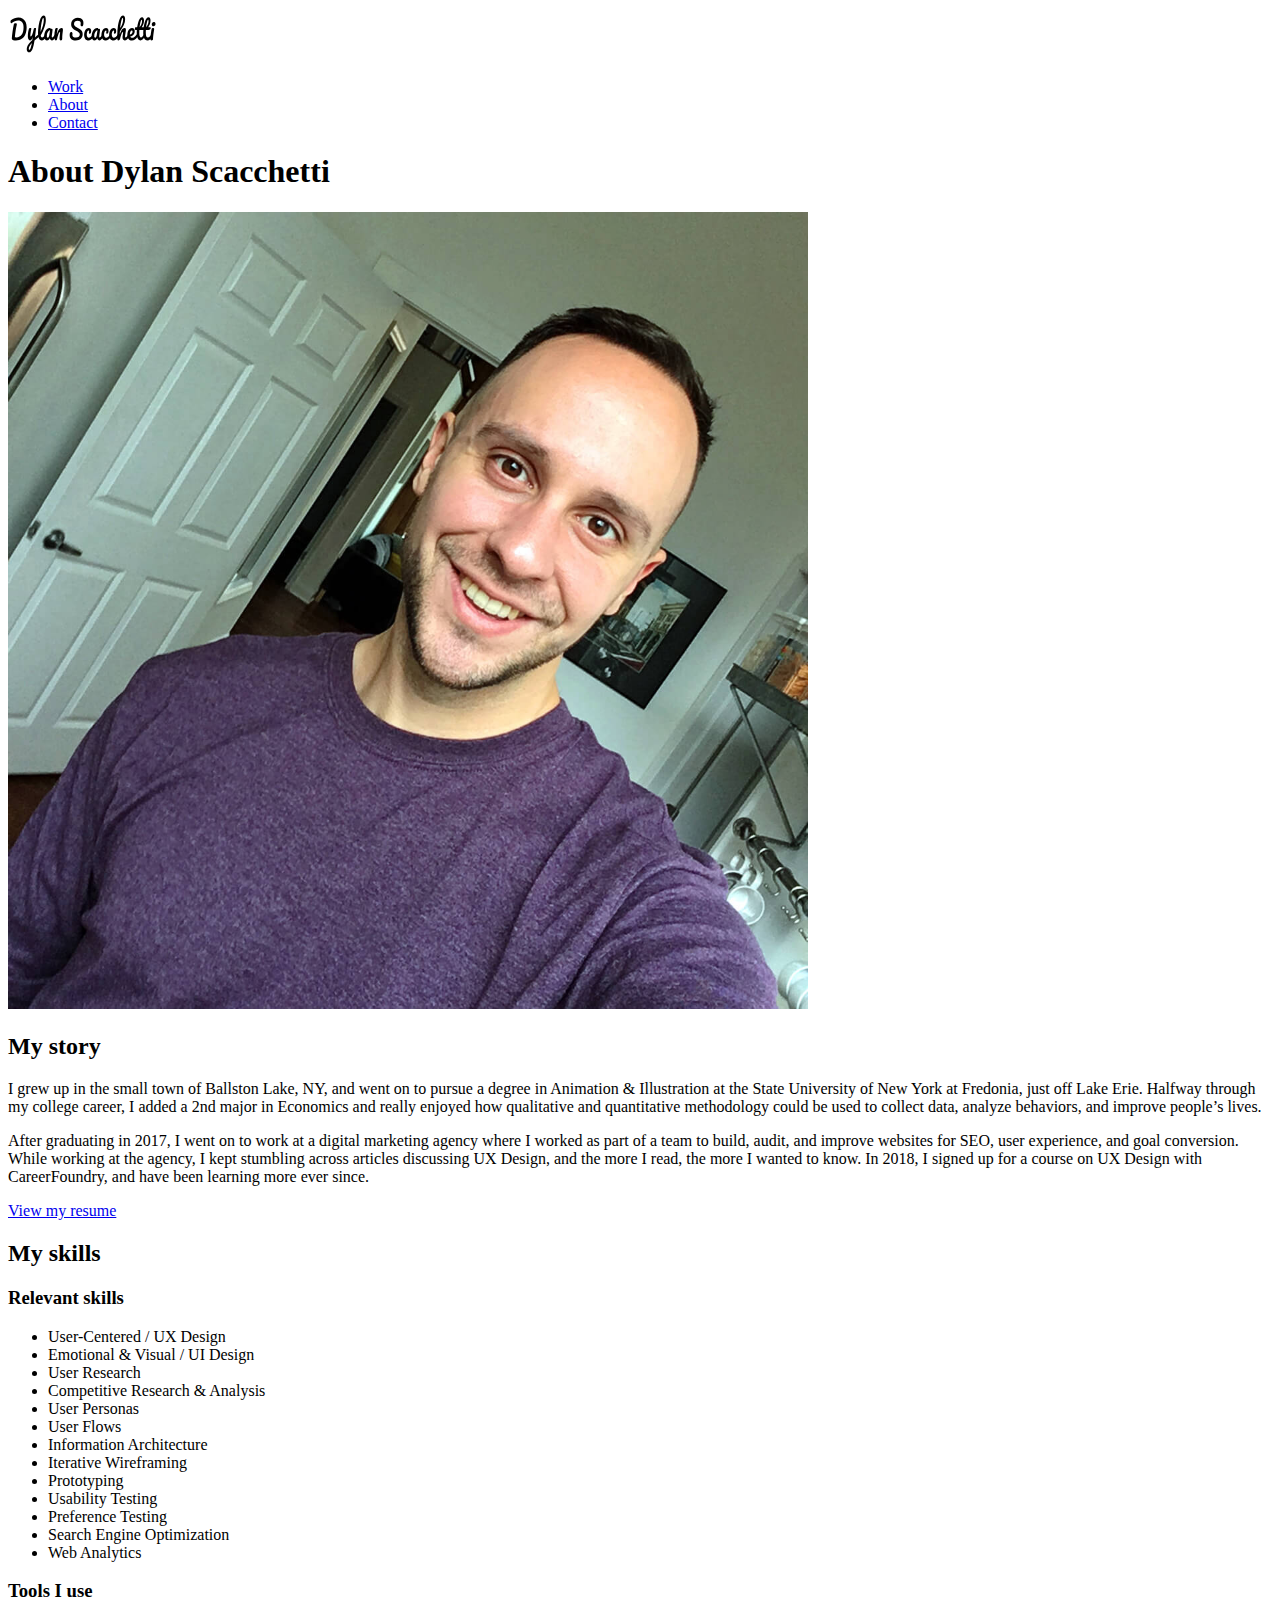
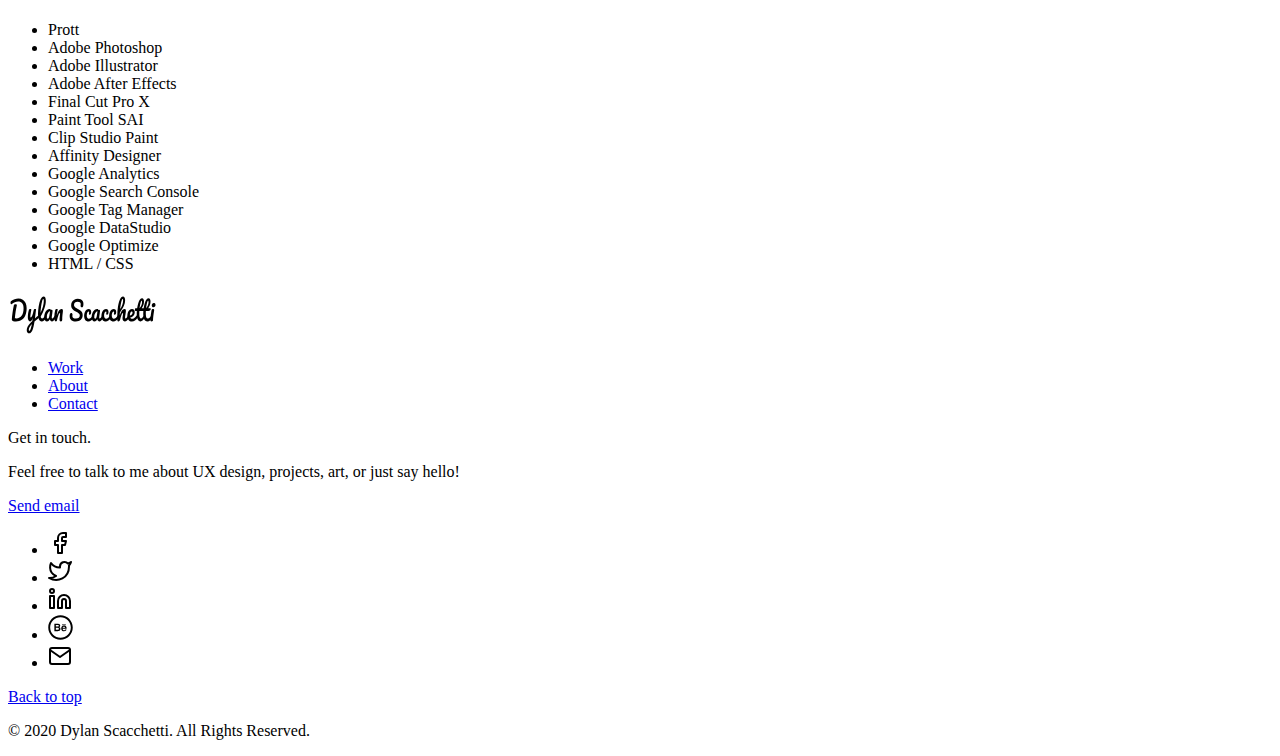
==== about.html @ 7356c356 "Initial commit" ====
<!DOCTYPE html>
<html lang="en" dir="ltr">

<head>
  <meta charset="utf-8">
  <title>About Dylan Scacchetti | UX/UI Designer, New York</title>
  <meta name="description" content="Learn more about Dylan Scacchetti, as well as more about his interests and his experience." />
  <meta name="author" content="Dylan Scacchetti" />
  <link rel="shortcut icon" href="img\assets\favicon\favicon.ico" type="image/ico">
</head>

<body>

  <!-- HEADER -->
  <header id="top">
    <div>
      <a href="index.html" title="home">
        <img src="img/assets/dylan-scacchetti-logo-black.svg" alt="dylan scacchetti" width="150" height="50">
      </a>
      <nav>
        <ul>
          <li><a href="index.html" title="work">Work</a></li>
          <li><a href="about.html" title="about">About</a></li>
          <li><a href="#contact" title="contact">Contact</a></li>
        </ul>
      </nav>
    </div>
  </header>
  <!-- END HEADER -->

  <!-- MAIN -->
  <main>

    <!-- HEADING -->
    <div>
      <div>
        <h1>About Dylan Scacchetti</h1>
      </div>
    </div>
    <!-- END HEADING -->


    <div>
      <!-- PICTURE -->
      <div>
        <picture>
          <source srcset="img\about\dylan-scacchetti-about-2.jpg" media="(max-width: 767px)">
          <img src="img\about\dylan-scacchetti-about-1.jpg" alt="Dylan Scacchetti" width="800">
        </picture>
      </div>
      <!-- END PICTURE -->

      <!-- STORY -->
      <div>
        <h2>My story</h2>
        <p>
          I grew up in the small town of Ballston Lake, NY, and went on to pursue a degree in Animation & Illustration at the State University of New York at Fredonia, just off Lake Erie. Halfway through my college career, I added a 2nd major in
          Economics and really enjoyed how qualitative and quantitative methodology could be used to collect data, analyze behaviors, and improve people’s lives.
        </p>
        <p>
          After graduating in 2017, I went on to work at a digital marketing agency where I worked as part of a team to build, audit, and improve websites for SEO, user experience, and goal conversion. While working at the agency, I kept
          stumbling across articles discussing UX Design, and the more I read, the more I wanted to know. In 2018, I signed up for a course on UX Design with CareerFoundry, and have been learning more ever since.
        </p>
        <a href="files\dylan-scacchetti-cv.pdf" target="_blank">View my resume</a>
      </div>
      <!-- END STORY -->

      <!-- SKILLS -->
      <!-- COLUMN 1 -->
      <div>
        <h2>My skills</h2>
        <div>
          <h3>Relevant skills</h3>
          <ul>
            <li>User-Centered / UX Design</li>
            <li>Emotional & Visual / UI Design</li>
            <li>User Research</li>
            <li>Competitive Research & Analysis</li>
            <li>User Personas</li>
            <li>User Flows</li>
            <li>Information Architecture</li>
            <li>Iterative Wireframing</li>
            <li>Prototyping</li>
            <li>Usability Testing</li>
            <li>Preference Testing</li>
            <li>Search Engine Optimization</li>
            <li>Web Analytics</li>
          </ul>
        </div>
        <!-- END COLUMN 1 -->

        <!-- COLUMN 2 -->
        <div>
          <h3>Tools I use</h3>
          <ul>
            <li>Prott</li>
            <li>Adobe Photoshop</li>
            <li>Adobe Illustrator</li>
            <li>Adobe After Effects</li>
            <li>Final Cut Pro X</li>
            <li>Paint Tool SAI</li>
            <li>Clip Studio Paint</li>
            <li>Affinity Designer</li>
            <li>Google Analytics</li>
            <li>Google Search Console</li>
            <li>Google Tag Manager</li>
            <li>Google DataStudio</li>
            <li>Google Optimize</li>
            <li>HTML / CSS</li>
          </ul>
        </div>
        <!-- END COLUMN 2 -->
      </div>
      <!-- END SKILLS -->
    </div>

  </main>
  <!-- END MAIN -->

  <!-- FOOTER -->
  <footer id="contact">
    <div>

      <!-- ROW 1 -->
      <div>
        <a href="#" title="home">
          <img src="img\assets\dylan-scacchetti-logo-black.svg" alt="dylan scacchetti" width="150" height="50">
        </a>
      </div>
      <!-- END ROW 1-->

      <!-- ROW 2 -->
      <div>
        <!-- COLUMN 1-->
        <div>
          <nav>
            <ul>
              <li><a href="index.html" title="work">Work</a></li>
              <li><a href="about.html" title="about">About</a></li>
              <li><a href="mailto:ux.dscacchetti@gmail.com" title="contact">Contact</a></li>
            </ul>
          </nav>
        </div>
        <!-- END COLUMN 1 -->

        <!-- COLUMN 2-->
        <div>
          <p>
            Get in touch.
          </p>
          <p>
            Feel free to talk to me about UX design, projects, art, or just say hello!
          </p>
          <div>
            <a href="mailto:ux.dscacchetti@gmail.com">
              Send email
            </a>
          </div>
        </div>
        <!-- END COLUMN 2 -->

        <!-- COLUMN 3-->
        <div>
          <div>
            <ul>
              <!-- FACEBOOK -->
              <li><a href="https://www.facebook.com/dylan.scacchetti/" target="_blank" rel="noopener noreferrer" title="Facebook">
                  <img src="img\assets\facebook.svg" alt="">
                </a></li>
              <!-- TWITTER -->
              <li><a href="https://twitter.com/DylanScacchetti" target="_blank" rel="noopener noreferrer" title="Twitter">
                  <img src="img\assets\twitter.svg" alt="">
                </a></li>
              <!-- LINKEDIN -->
              <li><a href="https://www.linkedin.com/in/dylan-scacchetti/" target="_blank" rel="noopener noreferrer" title="LinkedIn">
                  <img src="img\assets\linkedin.svg" alt="">
                </a></li>
              <!-- BEHANCE -->
              <li><a href="https://www.behance.net/dylanscacchetti" target="_blank" rel="noopener noreferrer" title="Behance">
                  <img src="img\assets\behance.svg" alt="">
                </a></li>
              <!-- EMAIL -->
              <li><a href="mailto:ux.dscacchetti@gmail.com" target="_blank" rel="noopener noreferrer" title="Email">
                  <img src="img\assets\mail.svg" alt="">
                </a></li>
            </ul>
          </div>
          <div>
            <a href="#top">Back to top</a>
          </div>
        </div>
        <!-- END COLUMN 3 -->
      </div>
      <!-- END ROW 2 -->

      <!-- ROW 3 -->
      <div>
        <p>
          &copy; 2020 Dylan Scacchetti. All Rights Reserved.
        </p>
      </div>
      <!-- END ROW 3 -->

    </div>
  </footer>
  <!-- END FOOTER -->

</body>

</html>
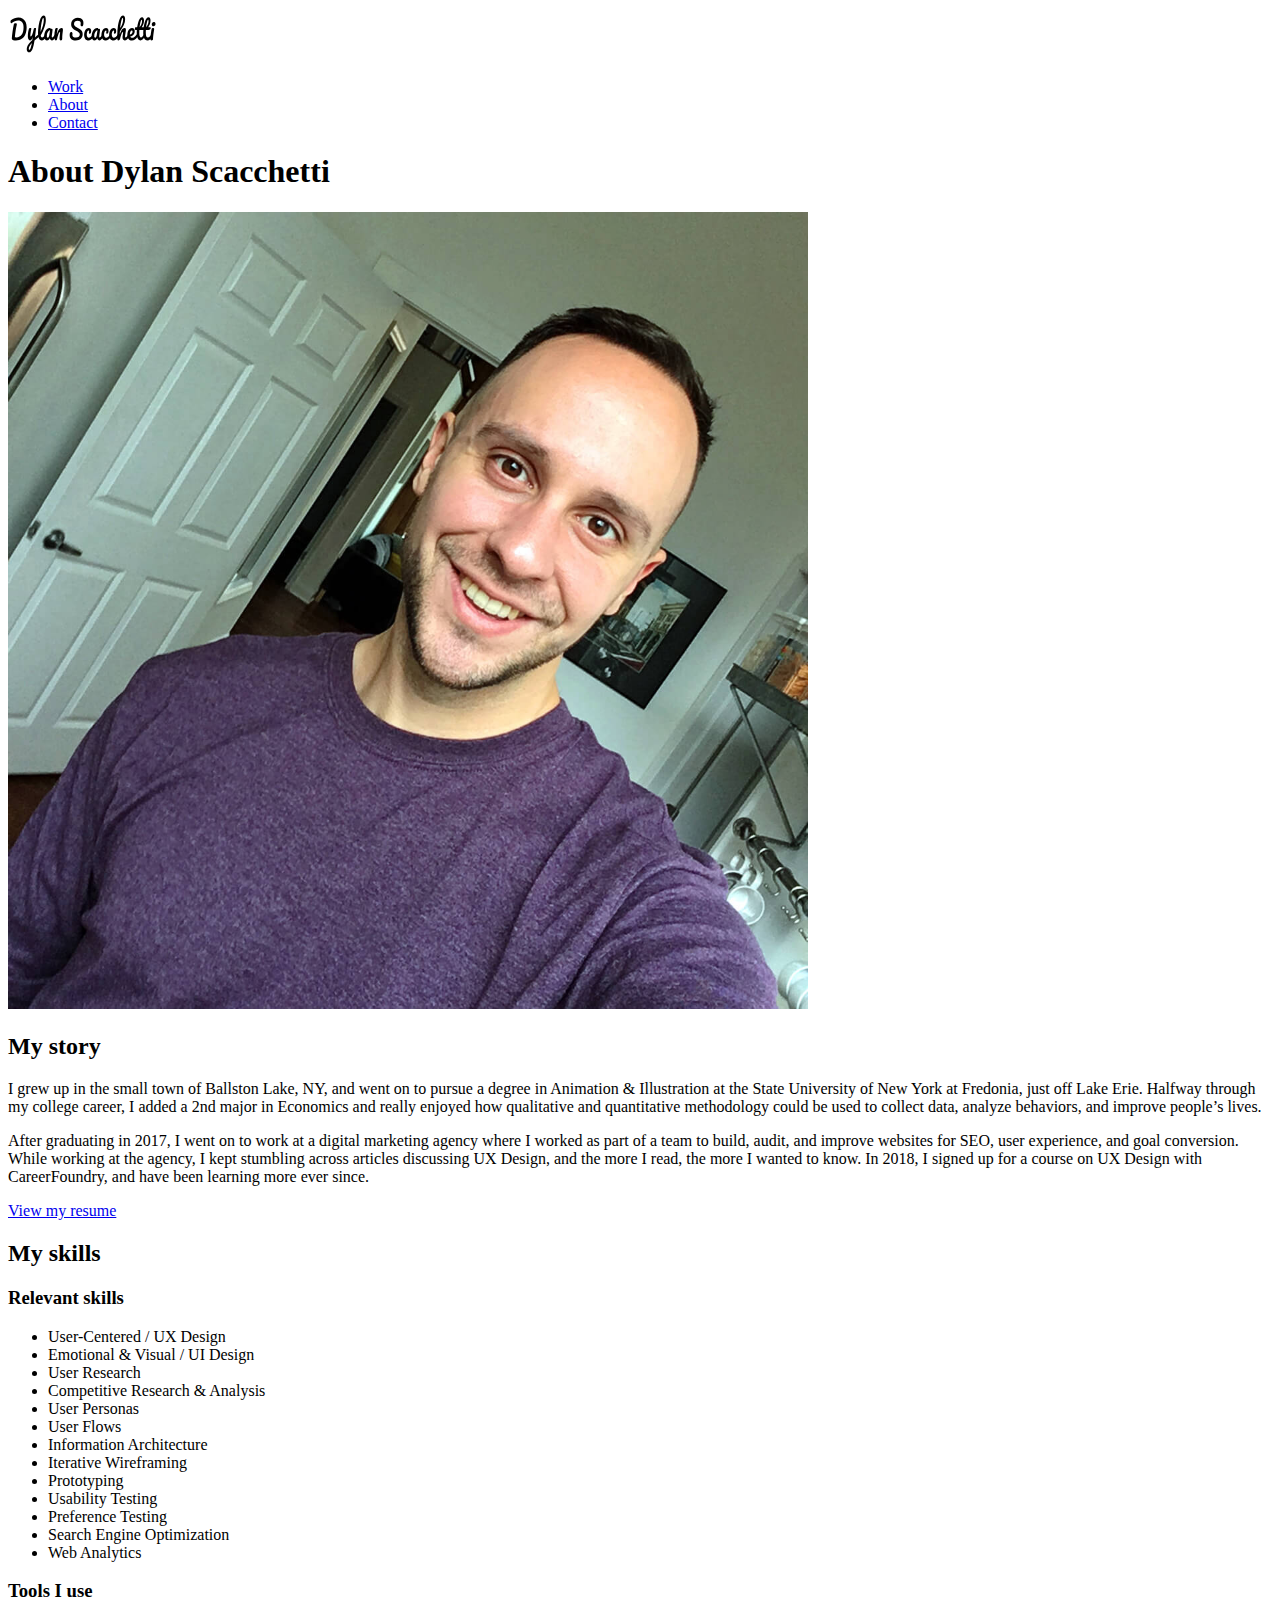
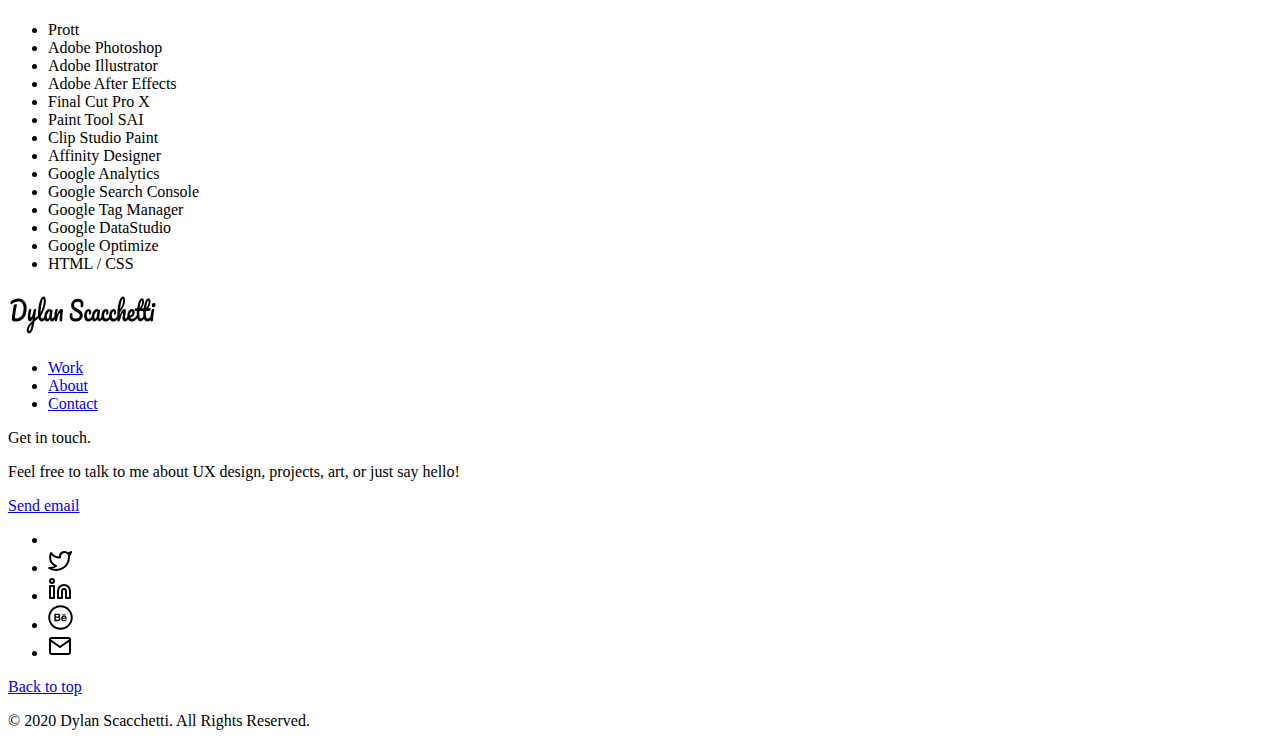
==== commit 12cc13be: "fix github icon in footer" ====
--- a/about.html
+++ b/about.html
@@ -163,9 +163,9 @@
         <div>
           <div>
             <ul>
-              <!-- FACEBOOK -->
-              <li><a href="https://www.facebook.com/dylan.scacchetti/" target="_blank" rel="noopener noreferrer" title="Facebook">
-                  <img src="img\assets\facebook.svg" alt="">
+              <!-- GITHUB -->
+              <li><a href="https://github.com/dscacchetti/" target="_blank" rel="noopener noreferrer" title="GitHub">
+                  <img src="img\assets\github.svg" alt="">
                 </a></li>
               <!-- TWITTER -->
               <li><a href="https://twitter.com/DylanScacchetti" target="_blank" rel="noopener noreferrer" title="Twitter">
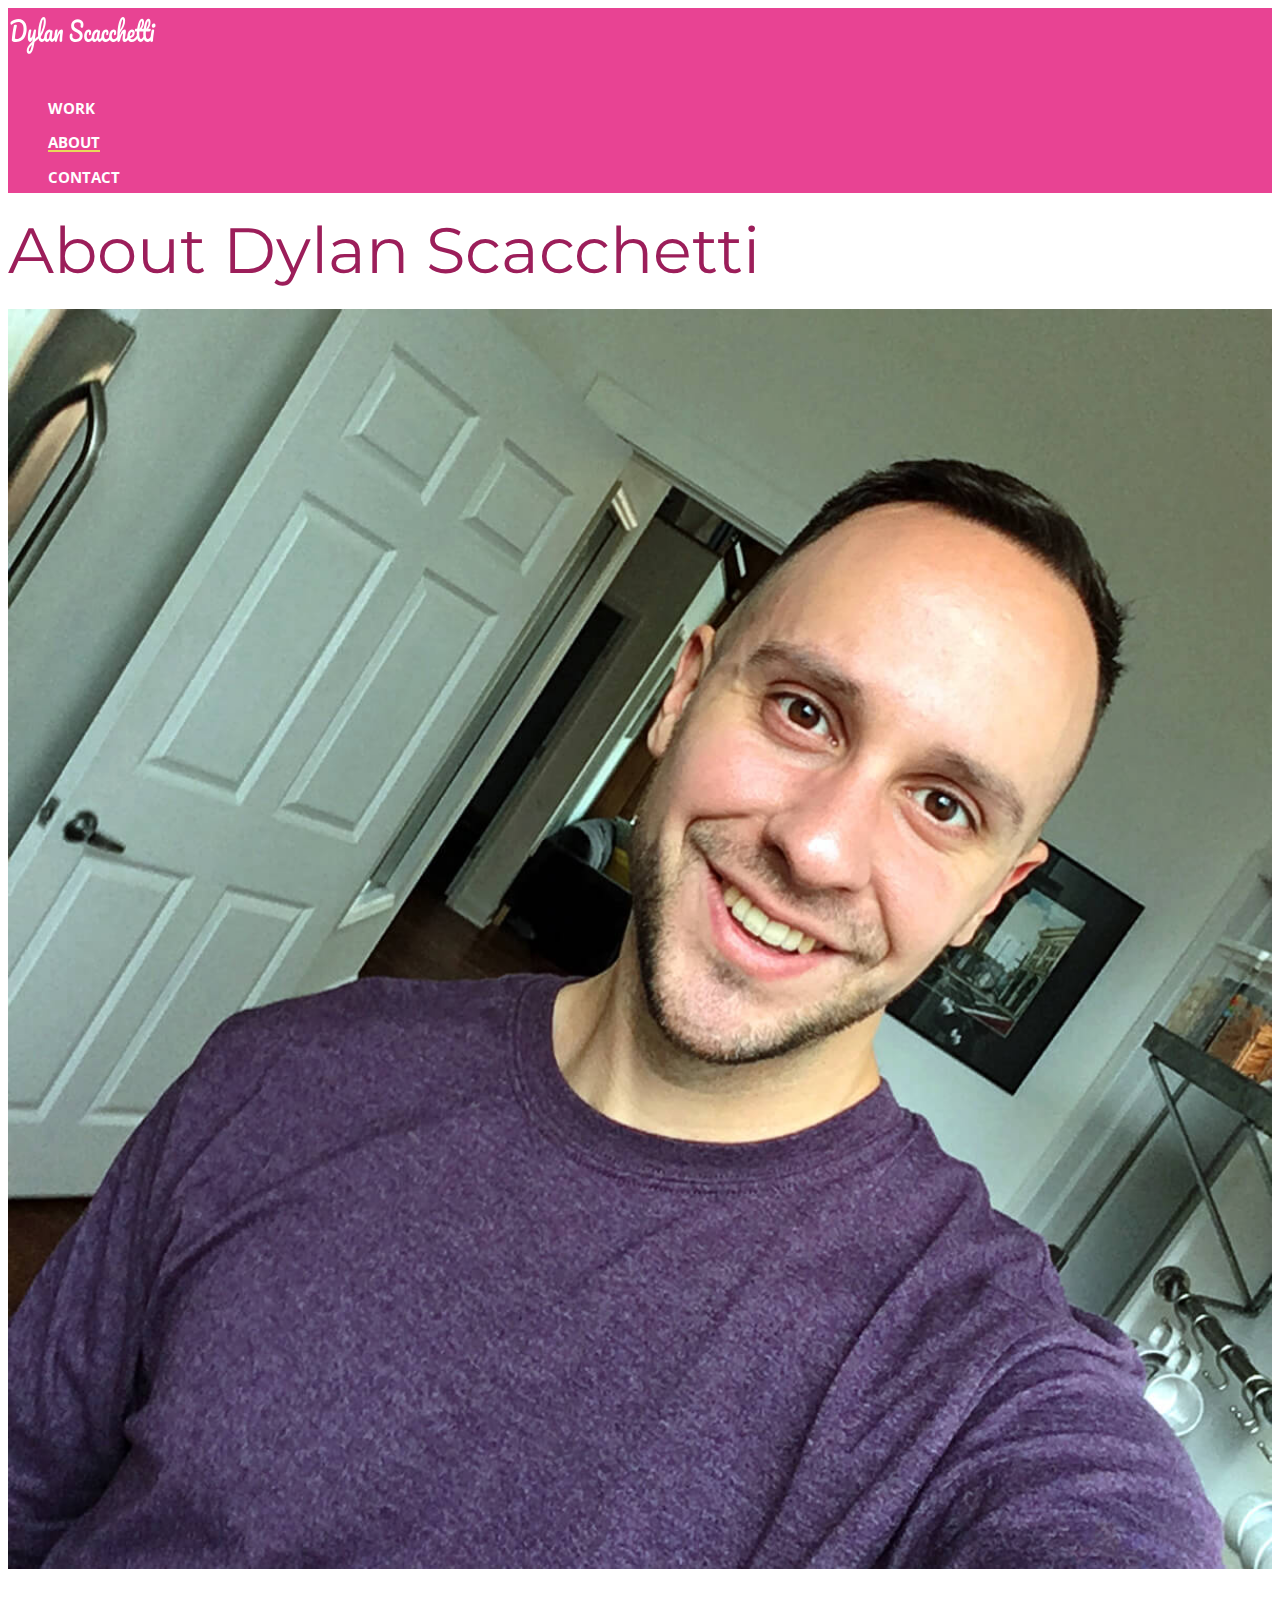
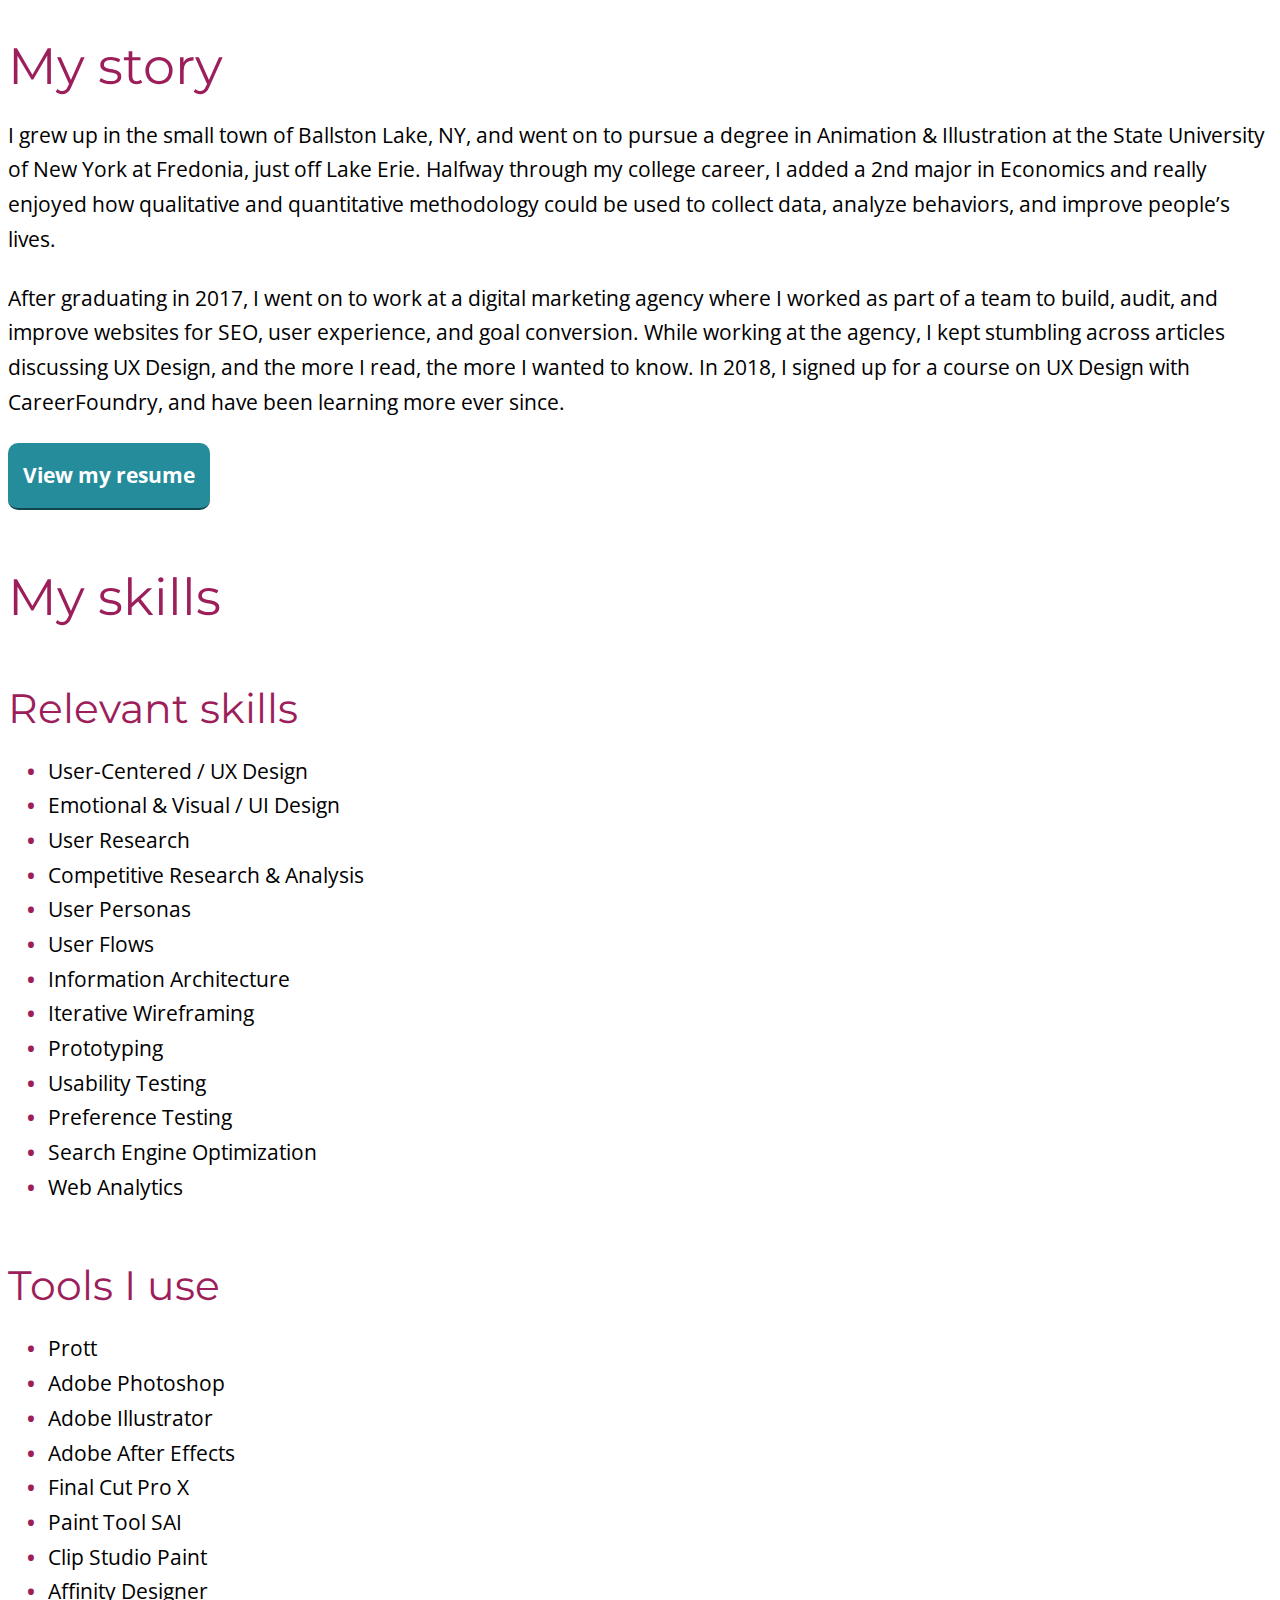
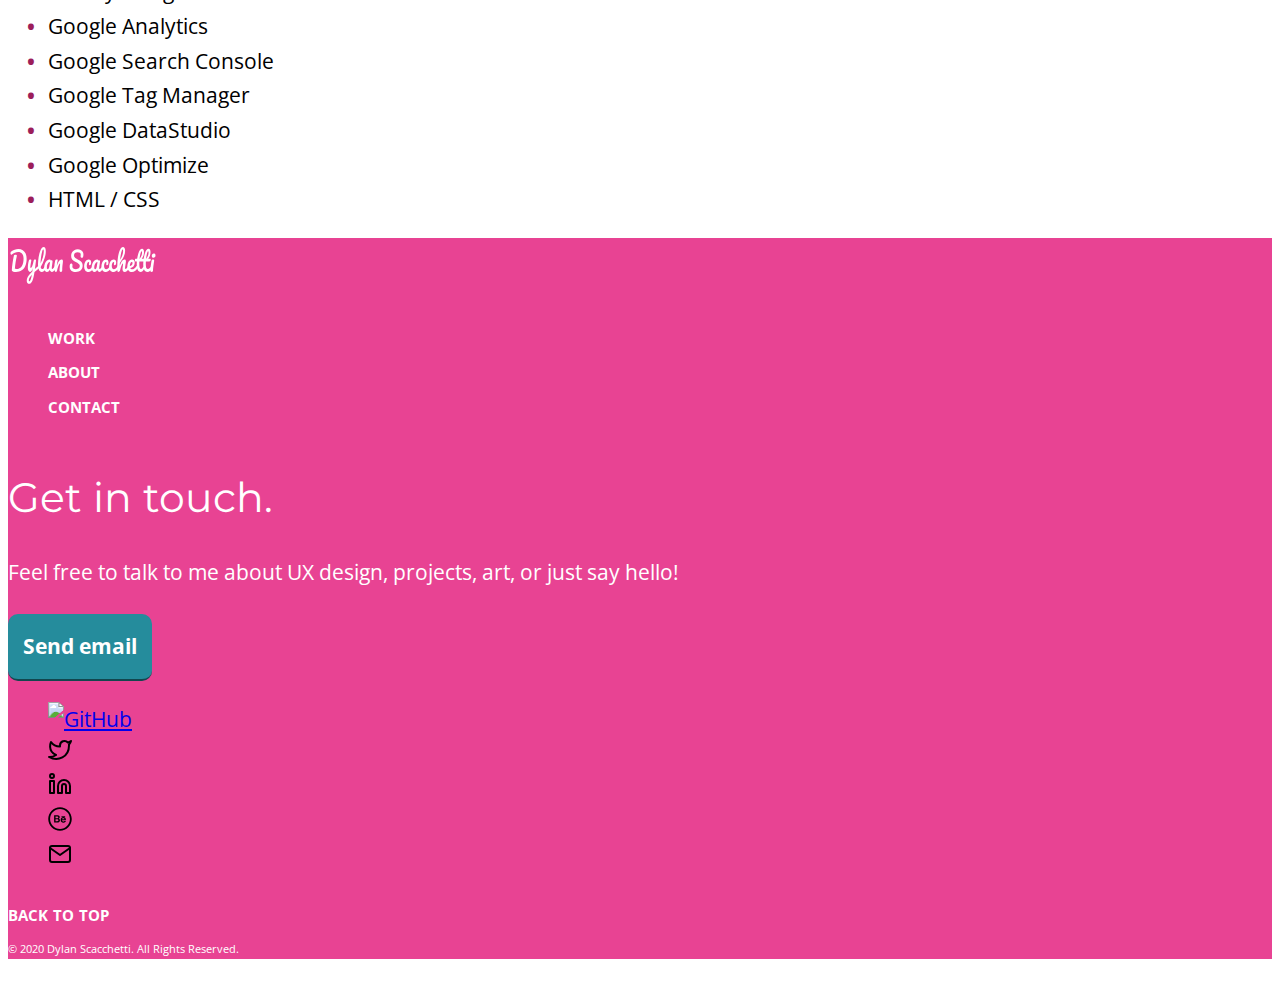
==== commit a9bb1227: "update pages to comply with css" ====
--- a/about.html
+++ b/about.html
@@ -7,32 +7,35 @@
   <meta name="description" content="Learn more about Dylan Scacchetti, as well as more about his interests and his experience." />
   <meta name="author" content="Dylan Scacchetti" />
   <link rel="shortcut icon" href="img\assets\favicon\favicon.ico" type="image/ico">
-</head>
-
-<body>
-
-  <!-- HEADER -->
-  <header id="top">
-    <div>
-      <a href="index.html" title="home">
-        <img src="img/assets/dylan-scacchetti-logo-black.svg" alt="dylan scacchetti" width="150" height="50">
-      </a>
-      <nav>
-        <ul>
-          <li><a href="index.html" title="work">Work</a></li>
-          <li><a href="about.html" title="about">About</a></li>
-          <li><a href="#contact" title="contact">Contact</a></li>
-        </ul>
-      </nav>
-    </div>
-  </header>
-  <!-- END HEADER -->
-
+  <link rel="stylesheet" type="text/css" href="https://cdnjs.cloudflare.com/ajax/libs/normalize/8.0.1/normalize.min.css">
+  <link rel="stylesheet" type="text/css" href="css/style.css">
+  <link href="https://fonts.googleapis.com/css2?family=Montserrat:ital,wght@0,400;0,700;1,400&family=Open+Sans:ital,wght@0,400;0,700;1,400&display=swap" rel="stylesheet">
+  <meta name="viewport" content="width=device-width, initial-scale=1">
+  </head>
+
+  <body>
+
+    <!-- HEADER -->
+    <header id="top">
+      <div class="nav">
+        <a href="index.html" title="home">
+          <img src="img\assets\dylan-scacchetti-logo-white.svg" alt="dylan scacchetti" class="logo">
+        </a>
+        <nav>
+          <ul>
+            <li><a href="index.html" title="work">work</a></li>
+            <li><a href="about.html" title="about" id="main">about</a></li>
+            <li><a href="#contact" title="contact">contact</a></li>
+          </ul>
+        </nav>
+      </div>
+    </header>
+    <!-- END HEADER -->
   <!-- MAIN -->
   <main>
 
     <!-- HEADING -->
-    <div>
+    <div id="hero">
       <div>
         <h1>About Dylan Scacchetti</h1>
       </div>
@@ -51,7 +54,7 @@
       <!-- END PICTURE -->
 
       <!-- STORY -->
-      <div>
+      <div id="story">
         <h2>My story</h2>
         <p>
           I grew up in the small town of Ballston Lake, NY, and went on to pursue a degree in Animation & Illustration at the State University of New York at Fredonia, just off Lake Erie. Halfway through my college career, I added a 2nd major in
@@ -61,13 +64,13 @@
           After graduating in 2017, I went on to work at a digital marketing agency where I worked as part of a team to build, audit, and improve websites for SEO, user experience, and goal conversion. While working at the agency, I kept
           stumbling across articles discussing UX Design, and the more I read, the more I wanted to know. In 2018, I signed up for a course on UX Design with CareerFoundry, and have been learning more ever since.
         </p>
-        <a href="files\dylan-scacchetti-cv.pdf" target="_blank">View my resume</a>
+        <a href="files\dylan-scacchetti-cv.pdf" class="btn" target="_blank">View my resume</a>
       </div>
       <!-- END STORY -->
 
       <!-- SKILLS -->
       <!-- COLUMN 1 -->
-      <div>
+      <div id="skills">
         <h2>My skills</h2>
         <div>
           <h3>Relevant skills</h3>
@@ -123,8 +126,8 @@
 
       <!-- ROW 1 -->
       <div>
-        <a href="#" title="home">
-          <img src="img\assets\dylan-scacchetti-logo-black.svg" alt="dylan scacchetti" width="150" height="50">
+        <a href="index.html" title="home">
+          <img src="img\assets\dylan-scacchetti-logo-white.svg" alt="dylan scacchetti" class="logo">
         </a>
       </div>
       <!-- END ROW 1-->
@@ -132,12 +135,12 @@
       <!-- ROW 2 -->
       <div>
         <!-- COLUMN 1-->
-        <div>
+        <div class="nav">
           <nav>
             <ul>
-              <li><a href="index.html" title="work">Work</a></li>
-              <li><a href="about.html" title="about">About</a></li>
-              <li><a href="mailto:ux.dscacchetti@gmail.com" title="contact">Contact</a></li>
+              <li><a href="index.html" title="work">work</a></li>
+              <li><a href="about.html" title="about">about</a></li>
+              <li><a href="mailto:ux.dscacchetti@gmail.com" title="contact">contact</a></li>
             </ul>
           </nav>
         </div>
@@ -145,14 +148,14 @@
 
         <!-- COLUMN 2-->
         <div>
-          <p>
+          <p class="large">
             Get in touch.
           </p>
           <p>
             Feel free to talk to me about UX design, projects, art, or just say hello!
           </p>
           <div>
-            <a href="mailto:ux.dscacchetti@gmail.com">
+            <a href="mailto:ux.dscacchetti@gmail.com" class="btn">
               Send email
             </a>
           </div>
@@ -165,28 +168,28 @@
             <ul>
               <!-- GITHUB -->
               <li><a href="https://github.com/dscacchetti/" target="_blank" rel="noopener noreferrer" title="GitHub">
-                  <img src="img\assets\github.svg" alt="">
+                  <img src="img\assets\github.svg" class="icon" alt="GitHub">
                 </a></li>
               <!-- TWITTER -->
               <li><a href="https://twitter.com/DylanScacchetti" target="_blank" rel="noopener noreferrer" title="Twitter">
-                  <img src="img\assets\twitter.svg" alt="">
+                  <img src="img\assets\twitter.svg" class="icon" alt="Twitter">
                 </a></li>
               <!-- LINKEDIN -->
               <li><a href="https://www.linkedin.com/in/dylan-scacchetti/" target="_blank" rel="noopener noreferrer" title="LinkedIn">
-                  <img src="img\assets\linkedin.svg" alt="">
+                  <img src="img\assets\linkedin.svg" class="icon" alt="LinkedIn">
                 </a></li>
               <!-- BEHANCE -->
               <li><a href="https://www.behance.net/dylanscacchetti" target="_blank" rel="noopener noreferrer" title="Behance">
-                  <img src="img\assets\behance.svg" alt="">
+                  <img src="img\assets\behance.svg" class="icon" alt="Behance">
                 </a></li>
               <!-- EMAIL -->
               <li><a href="mailto:ux.dscacchetti@gmail.com" target="_blank" rel="noopener noreferrer" title="Email">
-                  <img src="img\assets\mail.svg" alt="">
+                  <img src="img\assets\mail.svg" class="icon" alt="Email">
                 </a></li>
             </ul>
           </div>
-          <div>
-            <a href="#top">Back to top</a>
+          <div class="nav">
+            <a href="#top">back to top</a>
           </div>
         </div>
         <!-- END COLUMN 3 -->
@@ -195,7 +198,7 @@
 
       <!-- ROW 3 -->
       <div>
-        <p>
+        <p class="disclaimer">
           &copy; 2020 Dylan Scacchetti. All Rights Reserved.
         </p>
       </div>
--- a/css/style.css
+++ b/css/style.css
@@ -0,0 +1,223 @@
+/*
+Colors used:
+Primary pink: #e84393;
+Secondary pink: #9c1e5a;
+Primary blue: #258c9c
+Secondary blue: #2ccfe8
+Accent yellow: #e8d85a;
+Light gray: #ebedef;
+Dark gray: #707070;
+*/
+/* || Typography */
+html {
+  font-size: 131.3%;
+}
+
+body {
+  background-color: #ffffff;
+  font-family: 'Open Sans', sans-serif;
+  font-weight: 400;
+  line-height: 1.65;
+  color: #000000;
+}
+
+p {
+  margin-bottom: 1.15rem;
+  font-family: 'Open Sans', sans-serif;
+  font-weight: 400;
+  line-height: 1.65;
+  color: #000000
+}
+
+h1, h2, h3, h4 {
+  margin: 2.75rem 0 1.05rem;
+  line-height: 1.15;
+}
+
+h1 {
+  font-family: 'Montserrat', sans-serif;
+  margin-top: 0;
+  font-size: 3.052em;
+  font-weight: 400;
+  color: #9c1e5a;
+}
+
+h2 {
+  font-family: 'Montserrat', sans-serif;
+  font-size: 2.441em;
+  font-weight: 400;
+  color: #9c1e5a;
+}
+
+h3 {
+  font-family: 'Montserrat', sans-serif;
+  font-size: 1.953em;
+  font-weight: 400;
+  color: #9c1e5a;
+}
+
+h4 {
+  font-size: 1.563em;
+  font-weight: 700;
+  font-weight: 700;
+  color: #e84393;
+}
+
+small, .text_small {
+  font-size: 0.8em;
+  color: #707070
+}
+
+.large {
+  font-family: 'Montserrat', sans-serif !important;
+  font-size: 1.953em !important;
+}
+
+.pink {
+  color: #e84393 !important;
+}
+
+/* || End typography */
+/* || Image size */
+img {
+  width: 100%;
+  height: auto;
+}
+
+/* || End image size */
+/* SVG sizes */
+.logo {
+  width: 150px !important;
+  height: 50px !important;
+}
+
+.icon {
+  width: 24px !important;
+  height: 24px !important;
+}
+
+.icon-large {
+  width: 150px !important;
+  height: 150px !important;
+}
+
+/* End SVG sizes */
+/* || Links */
+a:visited {
+  color: #551A8B;
+}
+
+a:hover,
+a:focus {
+  color: #258c9c;
+  text-decoration: underline;
+}
+
+a:active {
+  color: #2ccfe8
+}
+
+/* End links */
+/* Buttons */
+.btn {
+  display: inline-block;
+  background-color: #258c9c;
+  color: #ffffff !important;
+  text-decoration: none !important;
+  font-variant: none !important;
+  font-weight: 700;
+  padding: 15px;
+  border-radius: 10px;
+  border-bottom: 2px solid #12474F;
+  transition: 0.2s opacity;
+}
+
+.btn:hover,
+.btn:focus {
+  background-color: #12474F;
+  color: #ffffff;
+}
+
+.btn:active {
+  background-color: #258c9c;
+}
+
+/* End buttons */
+/* Navigation */
+.nav {
+  background-color: #e84393;
+}
+
+.nav a {
+  color: #ffffff !important;
+  text-decoration: none !important;
+  font-variant: small-caps;
+  font-weight: 700;
+}
+
+.nav a:hover,
+.nav a:focus {
+  color: #e8d85a !important;
+}
+
+.nav ul {
+  list-style: none !important;
+}
+
+#main {
+  text-decoration: underline !important;
+  text-decoration-color: #e8d85a !important;
+}
+
+/* End navigation */
+/* Main body list style */
+main ul {
+  list-style: none !important;
+}
+
+main ul li::before {
+  content: "\2022";
+  color: #9c1e5a;
+  font-weight: bold;
+  display: inline-block;
+  width: 1em;
+  margin-left: -1em;
+}
+
+main ol {
+  list-style: none;
+  counter-reset: li
+}
+
+main ol li::before {
+  content: counter(li);
+  color: #9c1e5a;
+  font-weight: bold;
+  display: inline-block;
+  width: 1em;
+  margin-left: -1.5em;
+  margin-right: 0.5em;
+  text-align: right;
+  direction: rtl;
+  counter-increment: li;
+}
+
+/* End main body list style */
+/* Contact section */
+#contact {
+  background-color: #e84393;
+}
+
+#contact p {
+  color: #ffffff;
+}
+
+#contact ul {
+  list-style: none !important;
+}
+
+.disclaimer {
+  font-size: 0.5em !important;
+}
+
+/* Contact section */
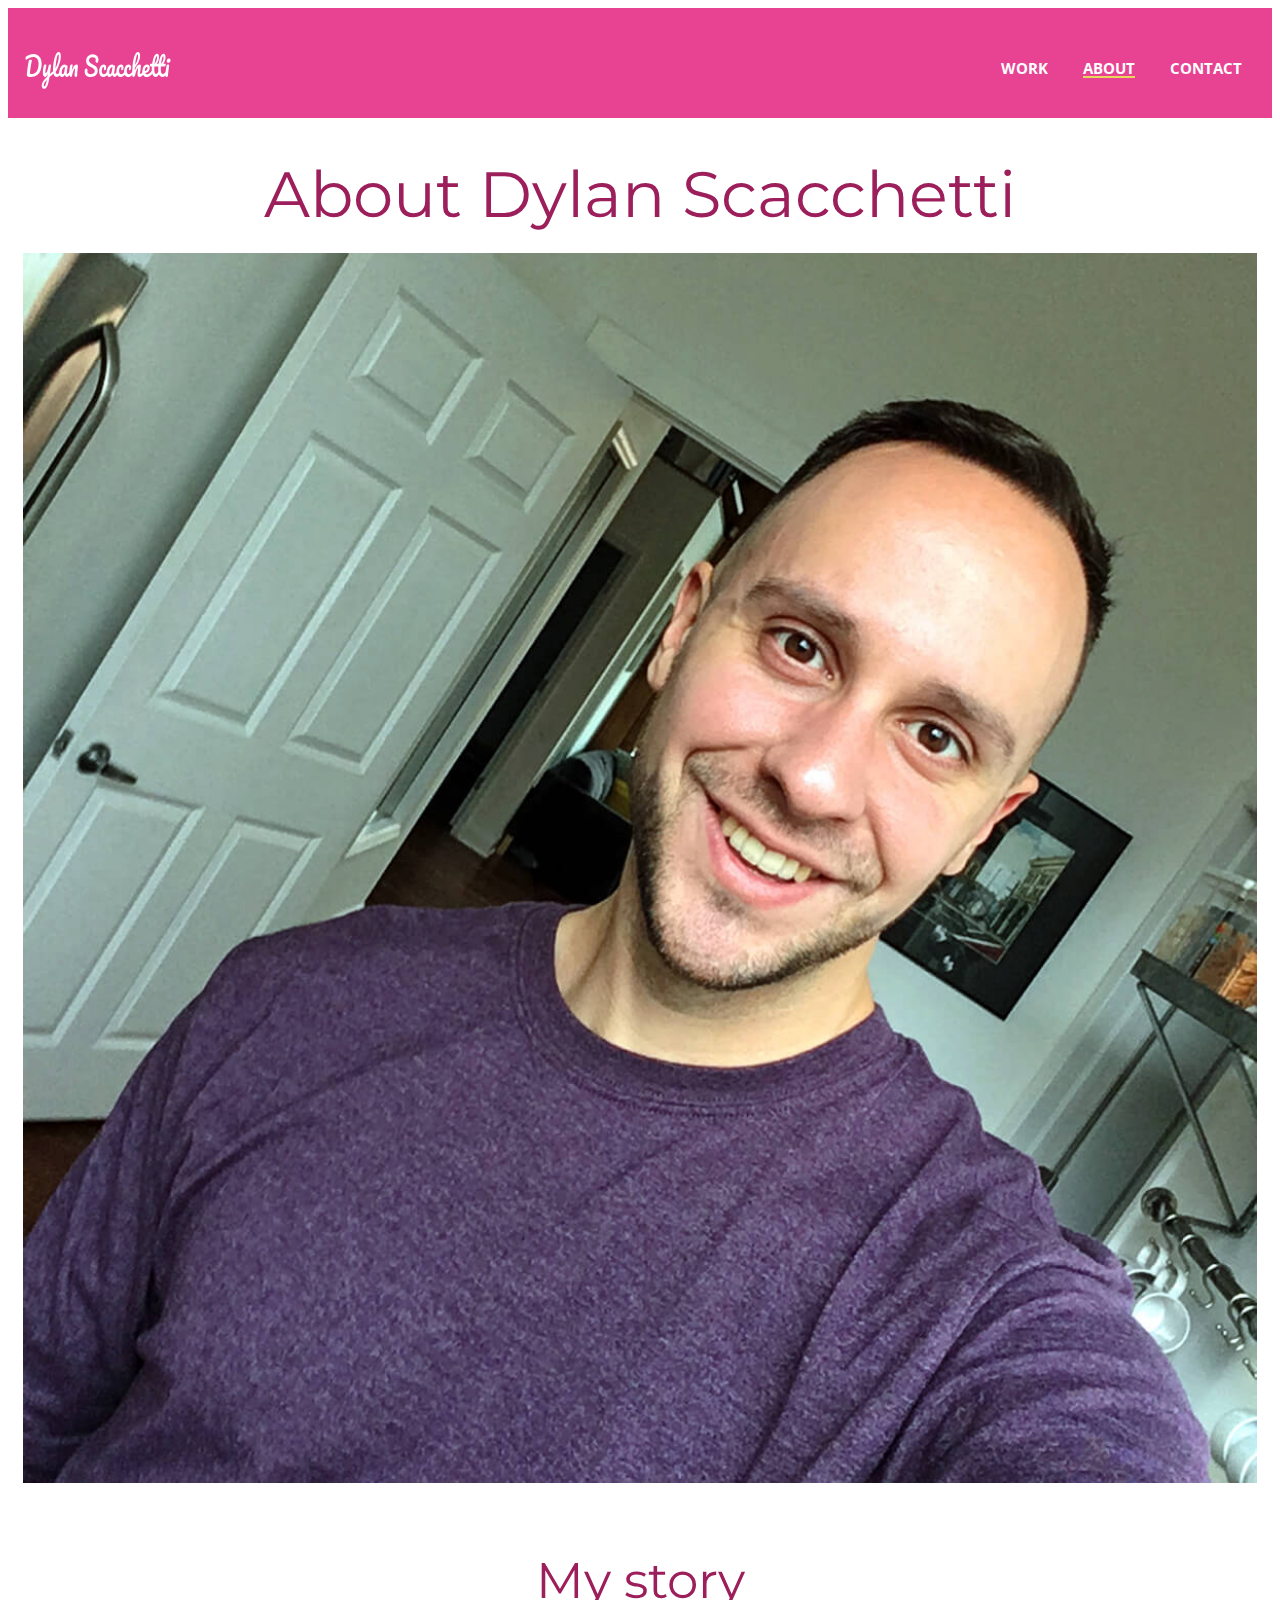
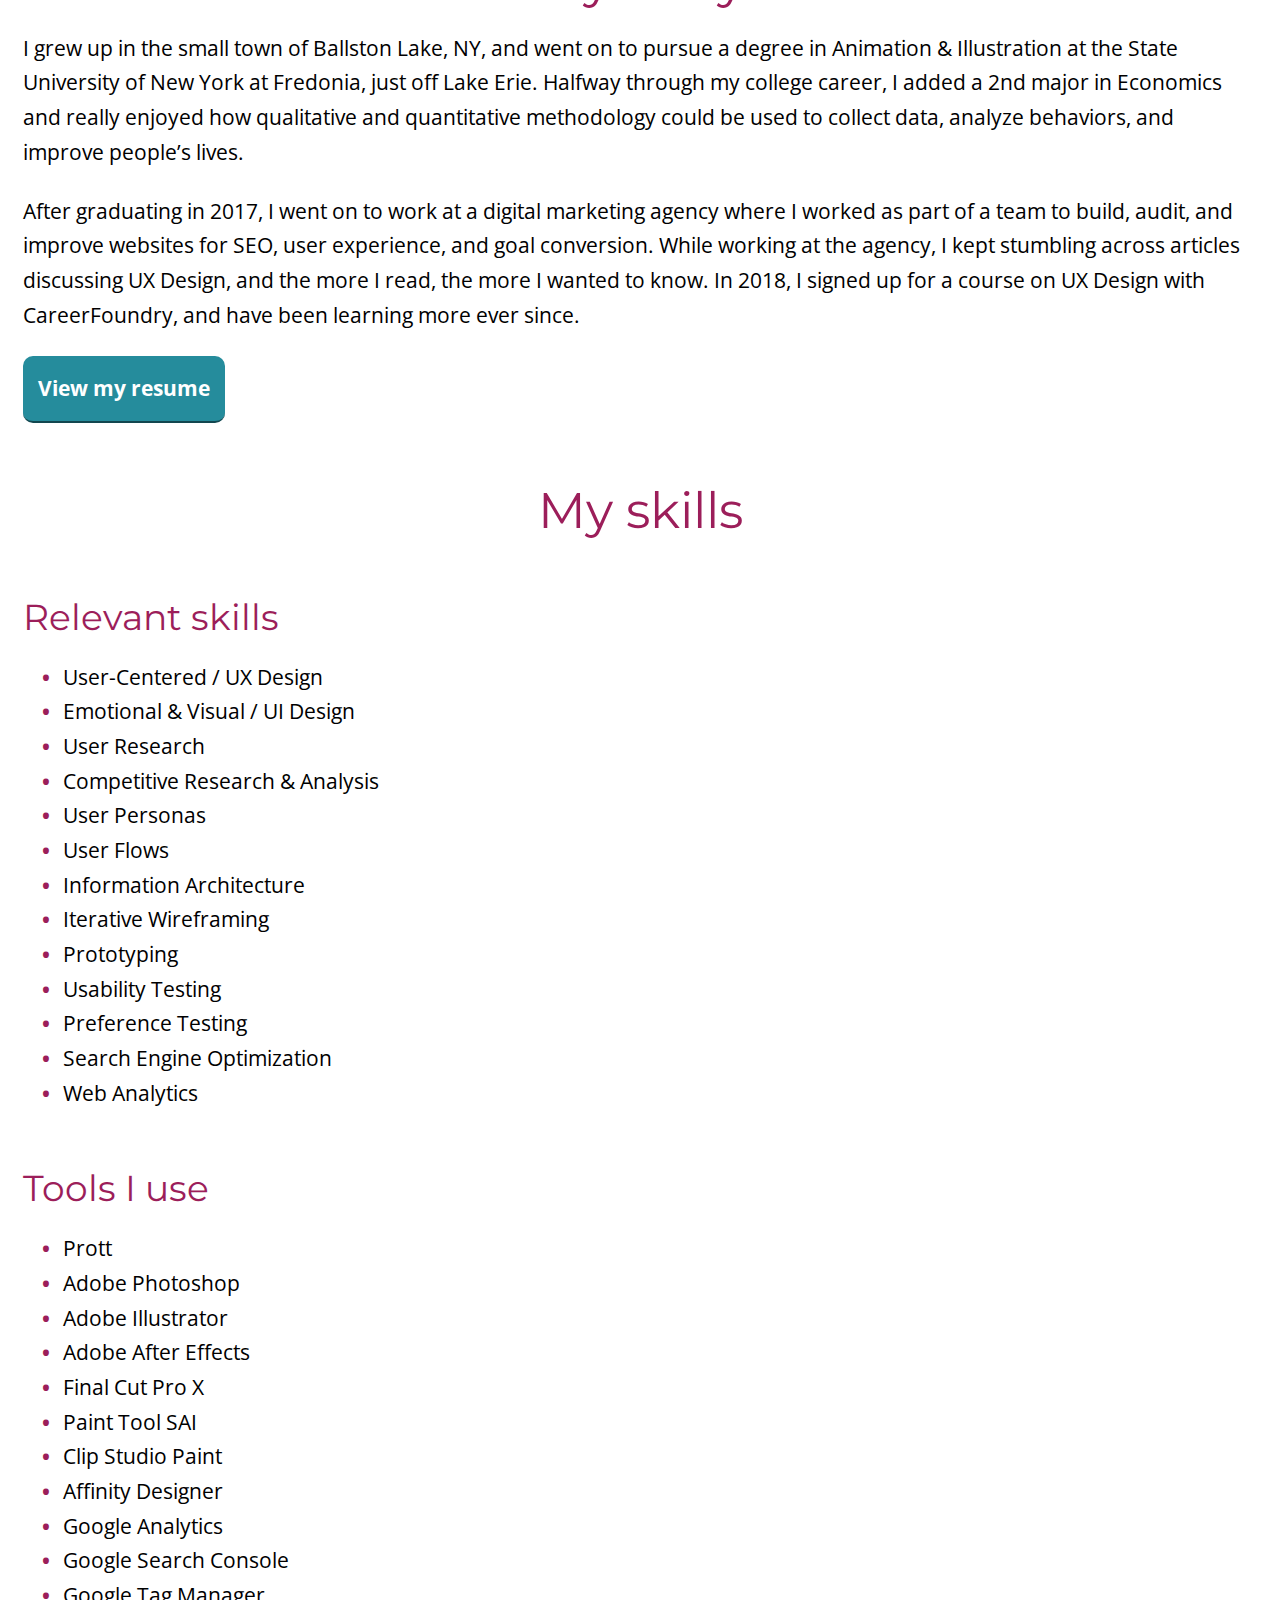
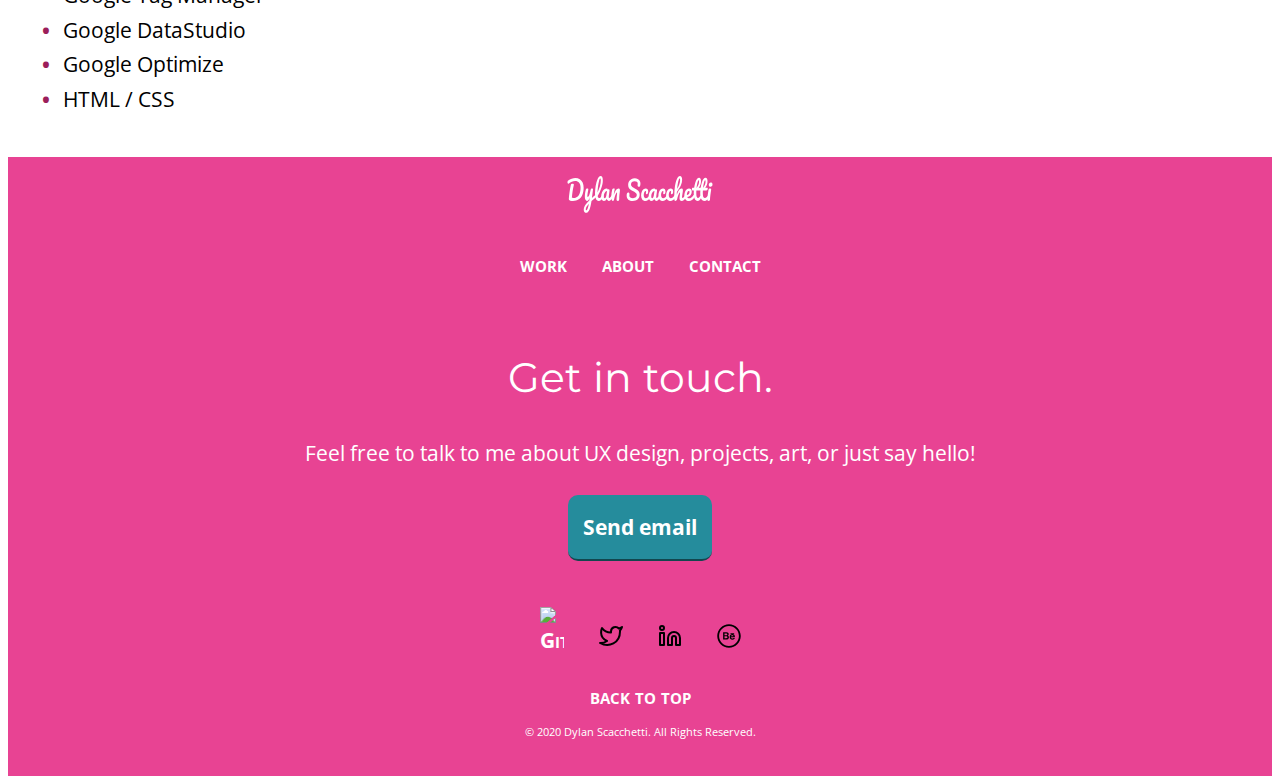
==== commit 6da345a0: "update nav" ====
--- a/about.html
+++ b/about.html
@@ -11,33 +11,33 @@
   <link rel="stylesheet" type="text/css" href="css/style.css">
   <link href="https://fonts.googleapis.com/css2?family=Montserrat:ital,wght@0,400;0,700;1,400&family=Open+Sans:ital,wght@0,400;0,700;1,400&display=swap" rel="stylesheet">
   <meta name="viewport" content="width=device-width, initial-scale=1">
-  </head>
-
-  <body>
-
-    <!-- HEADER -->
-    <header id="top">
-      <div class="nav">
-        <a href="index.html" title="home">
-          <img src="img\assets\dylan-scacchetti-logo-white.svg" alt="dylan scacchetti" class="logo">
-        </a>
-        <nav>
-          <ul>
-            <li><a href="index.html" title="work">work</a></li>
-            <li><a href="about.html" title="about" id="main">about</a></li>
-            <li><a href="#contact" title="contact">contact</a></li>
-          </ul>
-        </nav>
-      </div>
-    </header>
-    <!-- END HEADER -->
+</head>
+
+<body>
+
+  <!-- HEADER -->
+  <header id="top">
+    <div class="container nav">
+      <a href="index.html" title="home">
+        <img src="img\assets\dylan-scacchetti-logo-white.svg" alt="dylan scacchetti" class="logo">
+      </a>
+      <nav>
+        <ul>
+          <li><a href="index.html" title="work">work</a></li>
+          <li><a href="about.html" title="about" id="main">about</a></li>
+          <li><a href="#contact" title="contact">contact</a></li>
+        </ul>
+      </nav>
+    </div>
+  </header>
+  <!-- END HEADER -->
   <!-- MAIN -->
   <main>
 
     <!-- HEADING -->
-    <div id="hero">
+    <div class="container" id="hero">
       <div>
-        <h1>About Dylan Scacchetti</h1>
+        <h1 class="center rspnv">About Dylan Scacchetti</h1>
       </div>
     </div>
     <!-- END HEADING -->
@@ -45,7 +45,7 @@
 
     <div>
       <!-- PICTURE -->
-      <div>
+      <div class="container">
         <picture>
           <source srcset="img\about\dylan-scacchetti-about-2.jpg" media="(max-width: 767px)">
           <img src="img\about\dylan-scacchetti-about-1.jpg" alt="Dylan Scacchetti" width="800">
@@ -54,8 +54,8 @@
       <!-- END PICTURE -->
 
       <!-- STORY -->
-      <div id="story">
-        <h2>My story</h2>
+      <div class="container" id="story">
+        <h2 class="center rspnv">My story</h2>
         <p>
           I grew up in the small town of Ballston Lake, NY, and went on to pursue a degree in Animation & Illustration at the State University of New York at Fredonia, just off Lake Erie. Halfway through my college career, I added a 2nd major in
           Economics and really enjoyed how qualitative and quantitative methodology could be used to collect data, analyze behaviors, and improve people’s lives.
@@ -64,15 +64,15 @@
           After graduating in 2017, I went on to work at a digital marketing agency where I worked as part of a team to build, audit, and improve websites for SEO, user experience, and goal conversion. While working at the agency, I kept
           stumbling across articles discussing UX Design, and the more I read, the more I wanted to know. In 2018, I signed up for a course on UX Design with CareerFoundry, and have been learning more ever since.
         </p>
-        <a href="files\dylan-scacchetti-cv.pdf" class="btn" target="_blank">View my resume</a>
+        <a href="files\dylan-scacchetti-cv.pdf" class="btn center" target="_blank">View my resume</a>
       </div>
       <!-- END STORY -->
 
       <!-- SKILLS -->
       <!-- COLUMN 1 -->
-      <div id="skills">
-        <h2>My skills</h2>
-        <div>
+      <div class="container" id="skills">
+        <h2 class="center rspnv">My skills</h2>
+        <div class="row">
           <h3>Relevant skills</h3>
           <ul>
             <li>User-Centered / UX Design</li>
@@ -93,7 +93,7 @@
         <!-- END COLUMN 1 -->
 
         <!-- COLUMN 2 -->
-        <div>
+        <div class="row">
           <h3>Tools I use</h3>
           <ul>
             <li>Prott</li>
@@ -122,7 +122,7 @@
 
   <!-- FOOTER -->
   <footer id="contact">
-    <div>
+    <div class="container center">
 
       <!-- ROW 1 -->
       <div>
@@ -135,19 +135,17 @@
       <!-- ROW 2 -->
       <div>
         <!-- COLUMN 1-->
-        <div class="nav">
-          <nav>
+        <div class="bttm-nav">
             <ul>
               <li><a href="index.html" title="work">work</a></li>
               <li><a href="about.html" title="about">about</a></li>
               <li><a href="mailto:ux.dscacchetti@gmail.com" title="contact">contact</a></li>
             </ul>
-          </nav>
         </div>
         <!-- END COLUMN 1 -->
 
         <!-- COLUMN 2-->
-        <div>
+        <div class="row">
           <p class="large">
             Get in touch.
           </p>
@@ -165,49 +163,46 @@
         <!-- COLUMN 3-->
         <div>
           <div>
-            <ul>
-              <!-- GITHUB -->
-              <li><a href="https://github.com/dscacchetti/" target="_blank" rel="noopener noreferrer" title="GitHub">
-                  <img src="img\assets\github.svg" class="icon" alt="GitHub">
-                </a></li>
-              <!-- TWITTER -->
-              <li><a href="https://twitter.com/DylanScacchetti" target="_blank" rel="noopener noreferrer" title="Twitter">
-                  <img src="img\assets\twitter.svg" class="icon" alt="Twitter">
-                </a></li>
-              <!-- LINKEDIN -->
-              <li><a href="https://www.linkedin.com/in/dylan-scacchetti/" target="_blank" rel="noopener noreferrer" title="LinkedIn">
-                  <img src="img\assets\linkedin.svg" class="icon" alt="LinkedIn">
-                </a></li>
-              <!-- BEHANCE -->
-              <li><a href="https://www.behance.net/dylanscacchetti" target="_blank" rel="noopener noreferrer" title="Behance">
-                  <img src="img\assets\behance.svg" class="icon" alt="Behance">
-                </a></li>
-              <!-- EMAIL -->
-              <li><a href="mailto:ux.dscacchetti@gmail.com" target="_blank" rel="noopener noreferrer" title="Email">
-                  <img src="img\assets\mail.svg" class="icon" alt="Email">
-                </a></li>
-            </ul>
+            <div class="bttm-nav">
+              <ul>
+                <!-- GITHUB -->
+                <li><a href="https://github.com/dscacchetti/" target="_blank" rel="noopener noreferrer" title="GitHub">
+                    <img src="img\assets\github.svg" class="icon" alt="GitHub">
+                  </a></li>
+                <!-- TWITTER -->
+                <li><a href="https://twitter.com/DylanScacchetti" target="_blank" rel="noopener noreferrer" title="Twitter">
+                    <img src="img\assets\twitter.svg" class="icon" alt="Twitter">
+                  </a></li>
+                <!-- LINKEDIN -->
+                <li><a href="https://www.linkedin.com/in/dylan-scacchetti/" target="_blank" rel="noopener noreferrer" title="LinkedIn">
+                    <img src="img\assets\linkedin.svg" class="icon" alt="LinkedIn">
+                  </a></li>
+                <!-- BEHANCE -->
+                <li><a href="https://www.behance.net/dylanscacchetti" target="_blank" rel="noopener noreferrer" title="Behance">
+                    <img src="img\assets\behance.svg" class="icon" alt="Behance">
+                  </a></li>
+              </ul>
+            </div>
+            <div class="bttm-nav">
+              <a href="#top">back to top</a>
+            </div>
           </div>
-          <div class="nav">
-            <a href="#top">back to top</a>
-          </div>
-        </div>
-        <!-- END COLUMN 3 -->
-      </div>
-      <!-- END ROW 2 -->
-
-      <!-- ROW 3 -->
-      <div>
-        <p class="disclaimer">
-          &copy; 2020 Dylan Scacchetti. All Rights Reserved.
-        </p>
-      </div>
-      <!-- END ROW 3 -->
-
+          <!-- END COLUMN 3 -->
+        </div>
+        <!-- END ROW 2 -->
+
+        <!-- ROW 3 -->
+        <div>
+          <p class="disclaimer">
+            &copy; 2020 Dylan Scacchetti. All Rights Reserved.
+          </p>
+        </div>
+        <!-- END ROW 3 -->
+
+      </div>
     </div>
   </footer>
   <!-- END FOOTER -->
-
 </body>
 
 </html>
--- a/css/style.css
+++ b/css/style.css
@@ -11,6 +11,12 @@
 /* || Typography */
 html {
   font-size: 131.3%;
+  overflow-x: hidden;
+  overflow-y: scroll;
+}
+
+* {
+  box-sizing: border-box;
 }
 
 body {
@@ -26,6 +32,7 @@
   font-family: 'Open Sans', sans-serif;
   font-weight: 400;
   line-height: 1.65;
+  font-size: .85em;
   color: #000000
 }
 
@@ -44,20 +51,20 @@
 
 h2 {
   font-family: 'Montserrat', sans-serif;
-  font-size: 2.441em;
+  font-size: 2.4em;
   font-weight: 400;
   color: #9c1e5a;
 }
 
 h3 {
   font-family: 'Montserrat', sans-serif;
-  font-size: 1.953em;
+  font-size: 1.7em;
   font-weight: 400;
   color: #9c1e5a;
 }
 
 h4 {
-  font-size: 1.563em;
+  font-size: 1.2em;
   font-weight: 700;
   font-weight: 700;
   color: #e84393;
@@ -81,24 +88,20 @@
 /* || Image size */
 img {
   width: 100%;
-  height: auto;
 }
 
 /* || End image size */
 /* SVG sizes */
 .logo {
-  width: 150px !important;
-  height: 50px !important;
+  max-width: 150px;
 }
 
 .icon {
-  width: 24px !important;
-  height: 24px !important;
+  max-width: 24px;
 }
 
 .icon-large {
-  width: 150px !important;
-  height: 150px !important;
+  max-width: 150px;
 }
 
 /* End SVG sizes */
@@ -129,11 +132,11 @@
   padding: 15px;
   border-radius: 10px;
   border-bottom: 2px solid #12474F;
-  transition: 0.2s opacity;
-}
-
-.btn:hover,
-.btn:focus {
+  transition-duration: 0.2s;
+  transition-property: background-color;
+}
+
+.btn:hover {
   background-color: #12474F;
   color: #ffffff;
 }
@@ -144,8 +147,16 @@
 
 /* End buttons */
 /* Navigation */
+header {
+  background-color: #e84393;
+  padding: 10px 0;
+  margin-bottom: 40px;
+  text-align: center;
+}
+
 .nav {
-  background-color: #e84393;
+  display: inline-block;
+  width: 100%;
 }
 
 .nav a {
@@ -162,6 +173,39 @@
 
 .nav ul {
   list-style: none !important;
+  padding: 0;
+}
+
+.nav ul li {
+  display: inline-block;
+  padding: 0 15px;
+}
+
+.bttm-nav {
+  display: inline-block;
+  width: 100%;
+}
+
+.bttm-nav a {
+  color: #ffffff !important;
+  text-decoration: none !important;
+  font-variant: small-caps;
+  font-weight: 700;
+}
+
+.bttm-nav a:hover,
+.bttm-nav a:focus {
+  color: #e8d85a !important;
+}
+
+.bttm-nav ul {
+  list-style: none !important;
+  padding: 0;
+}
+
+.bttm-nav ul li {
+  display: inline-block;
+  padding: 0 15px;
 }
 
 #main {
@@ -206,6 +250,8 @@
 /* Contact section */
 #contact {
   background-color: #e84393;
+  padding: 10px 0;
+  margin-top: 40px;
 }
 
 #contact p {
@@ -221,3 +267,64 @@
 }
 
 /* Contact section */
+/*Layout styling */
+.container {
+  padding: 0 15px;
+}
+
+.row {
+  margin: 25px 0;
+}
+
+.center {
+  text-align: center;
+}
+
+/* End layout styling */
+@media only screen and (min-width: 640px) {
+  header {
+    text-align: unset;
+    padding: 20px 0 13px;
+  }
+
+  header img {
+    padding-top: 15px;
+  }
+
+  nav {
+    width: auto;
+    float: right;
+    padding: -20px 0;
+  }
+  p {
+    font-size: 1em;
+  }
+}
+
+@media only screen and (min-width: 1024px) {}
+
+@media only screen and (min-width: 1440px) {}
+
+@media screen and (min-width: 601px) {
+  h1.rspnv {
+    font-size: 3.052em;
+  }
+}
+
+@media screen and (max-width: 600px) {
+  h1.rspnv {
+    font-size: 2.4em;
+  }
+}
+
+@media screen and (min-width: 601px) {
+  h2.rspnv {
+    font-size: 2.4em;
+  }
+}
+
+@media screen and (max-width: 600px) {
+  h2.rspnv {
+    font-size: 2.1em;
+  }
+}
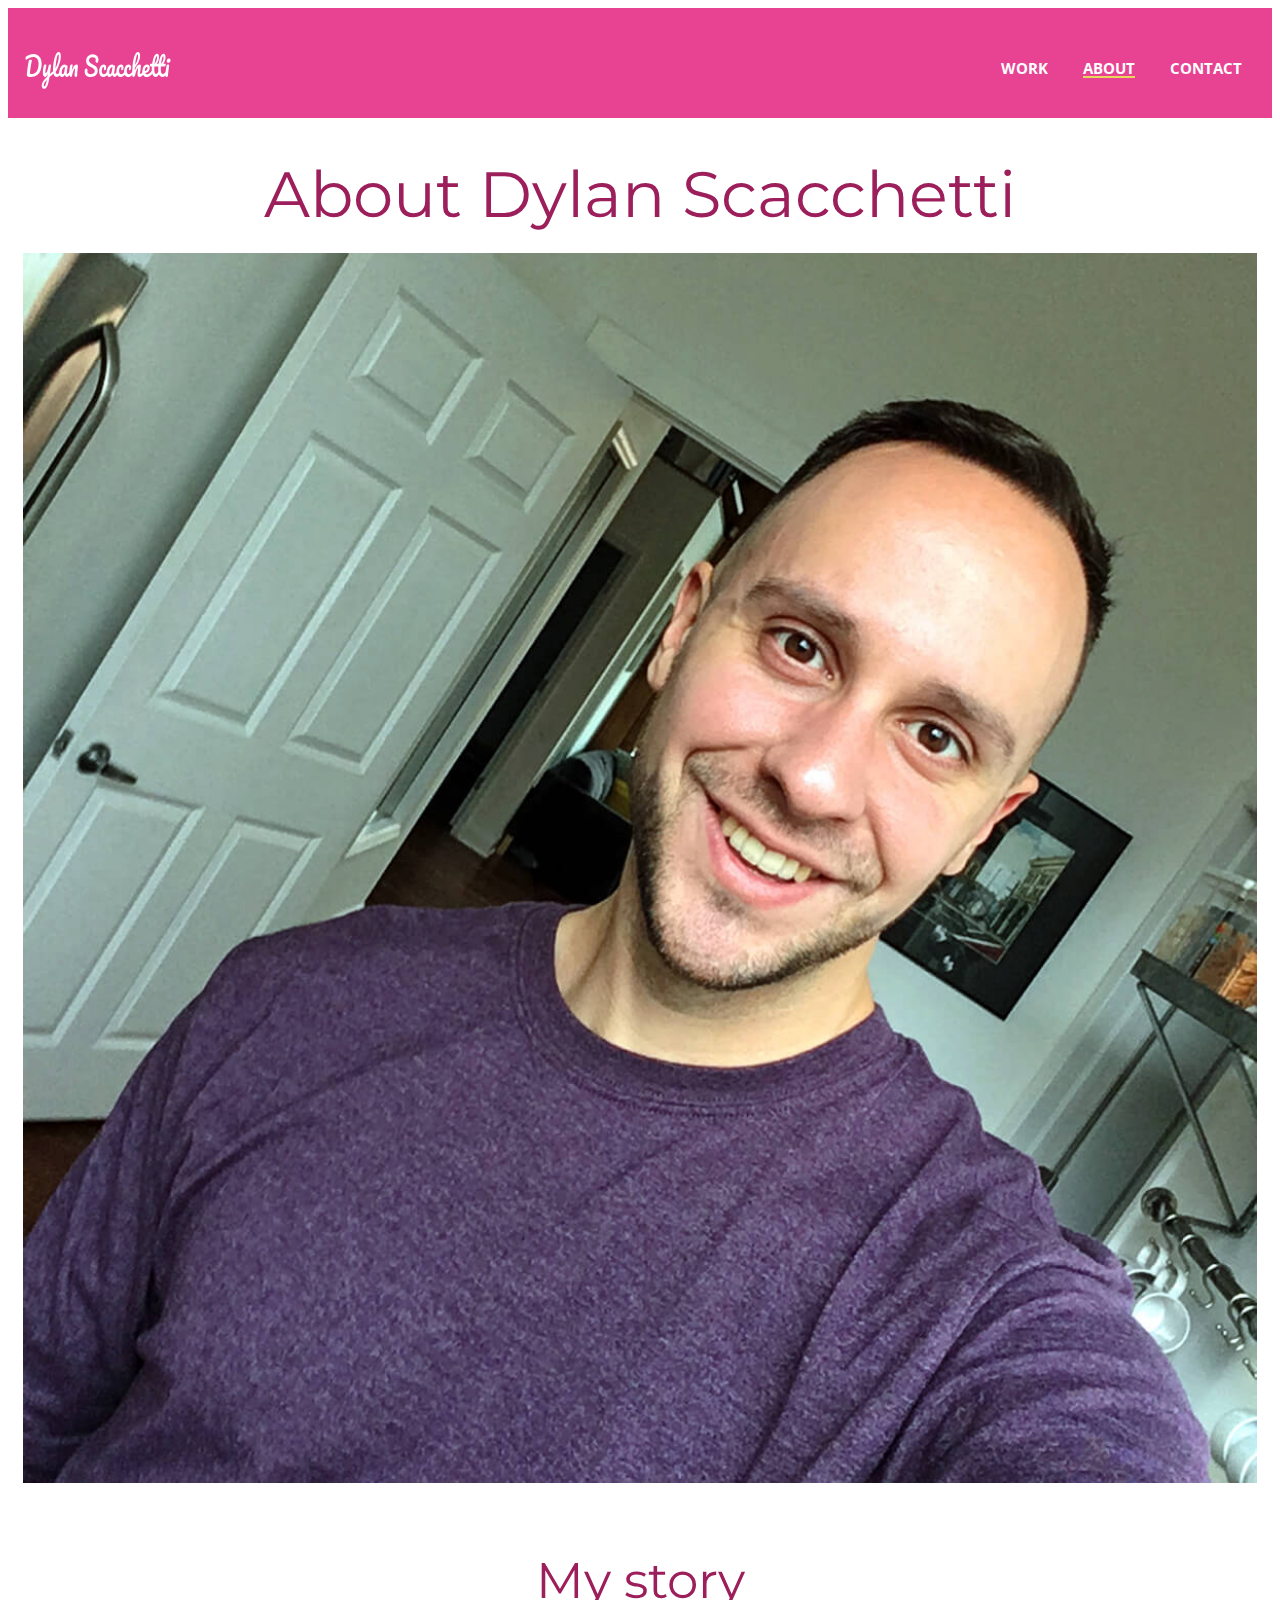
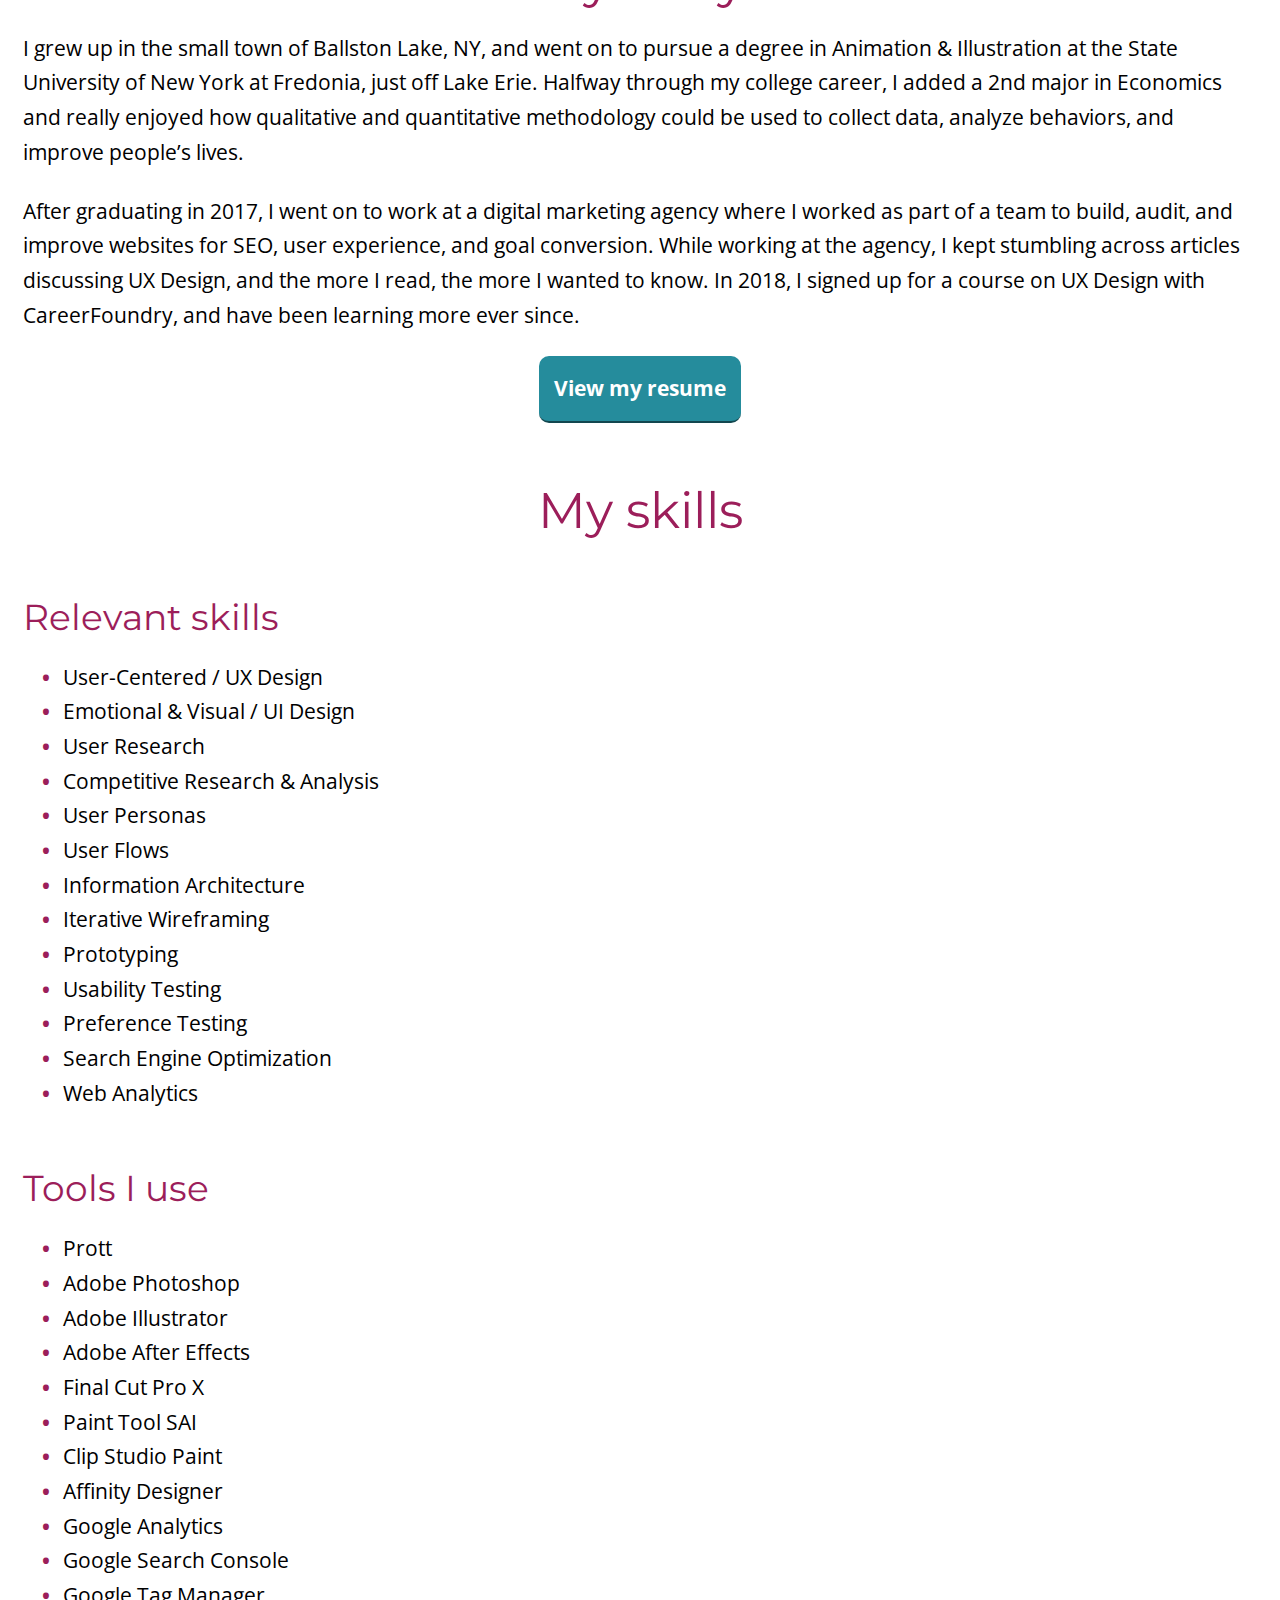
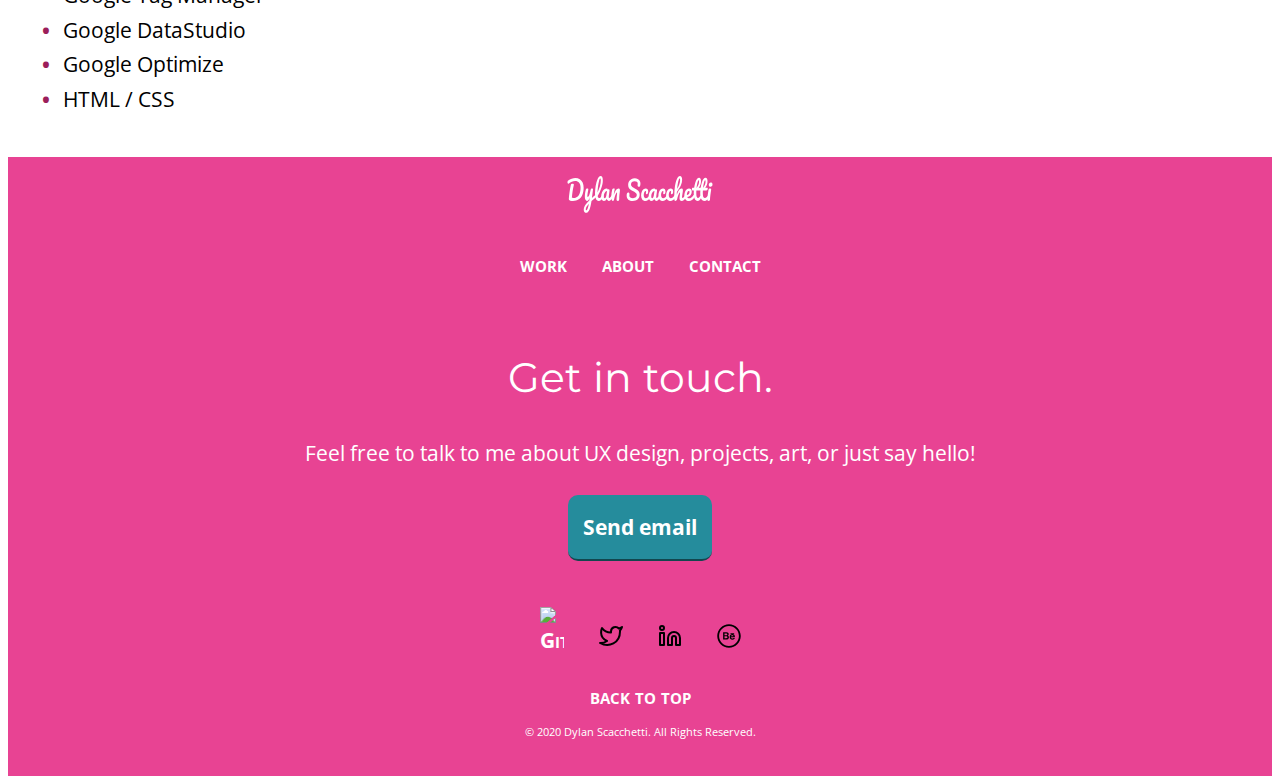
==== commit 6cf26a81: "center resume button" ====
--- a/about.html
+++ b/about.html
@@ -64,7 +64,9 @@
           After graduating in 2017, I went on to work at a digital marketing agency where I worked as part of a team to build, audit, and improve websites for SEO, user experience, and goal conversion. While working at the agency, I kept
           stumbling across articles discussing UX Design, and the more I read, the more I wanted to know. In 2018, I signed up for a course on UX Design with CareerFoundry, and have been learning more ever since.
         </p>
-        <a href="files\dylan-scacchetti-cv.pdf" class="btn center" target="_blank">View my resume</a>
+        <div class="center">
+        <a href="files\dylan-scacchetti-cv.pdf" class="btn" target="_blank">View my resume</a>
+      </div>
       </div>
       <!-- END STORY -->
 
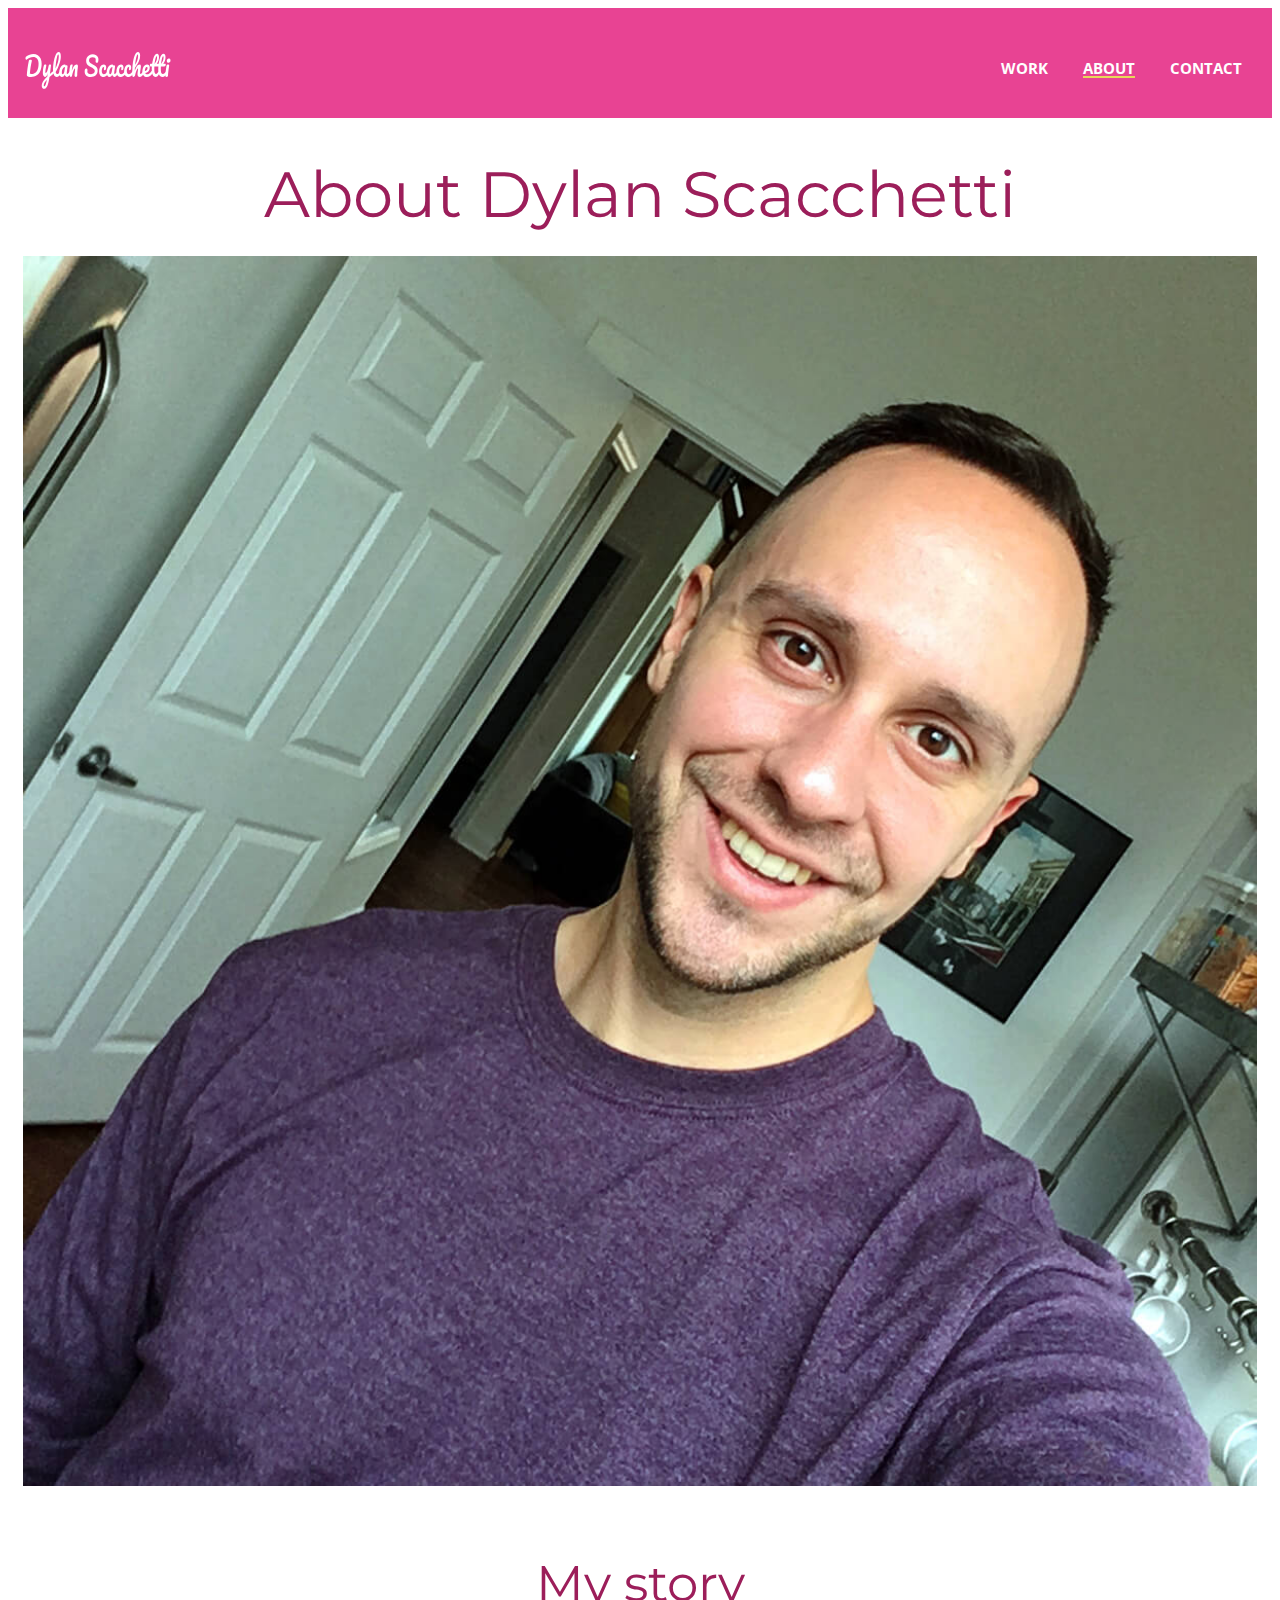
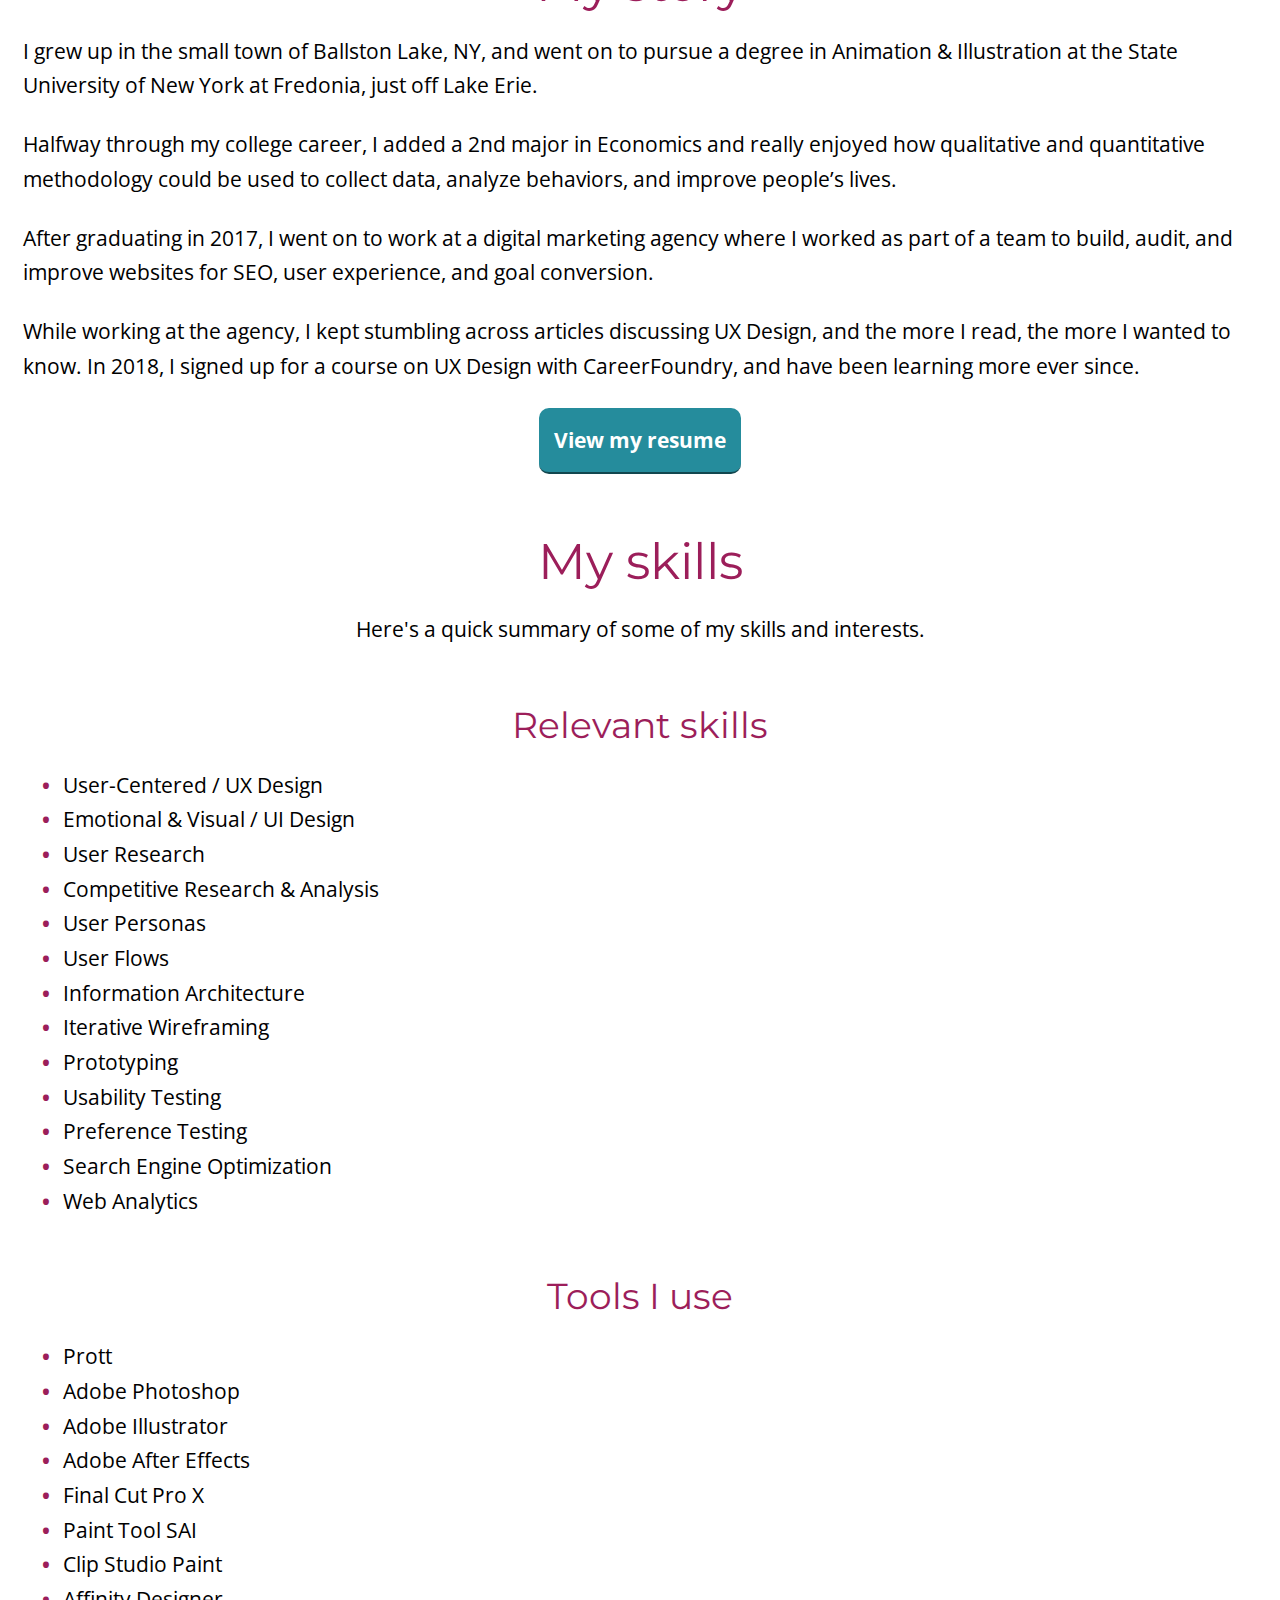
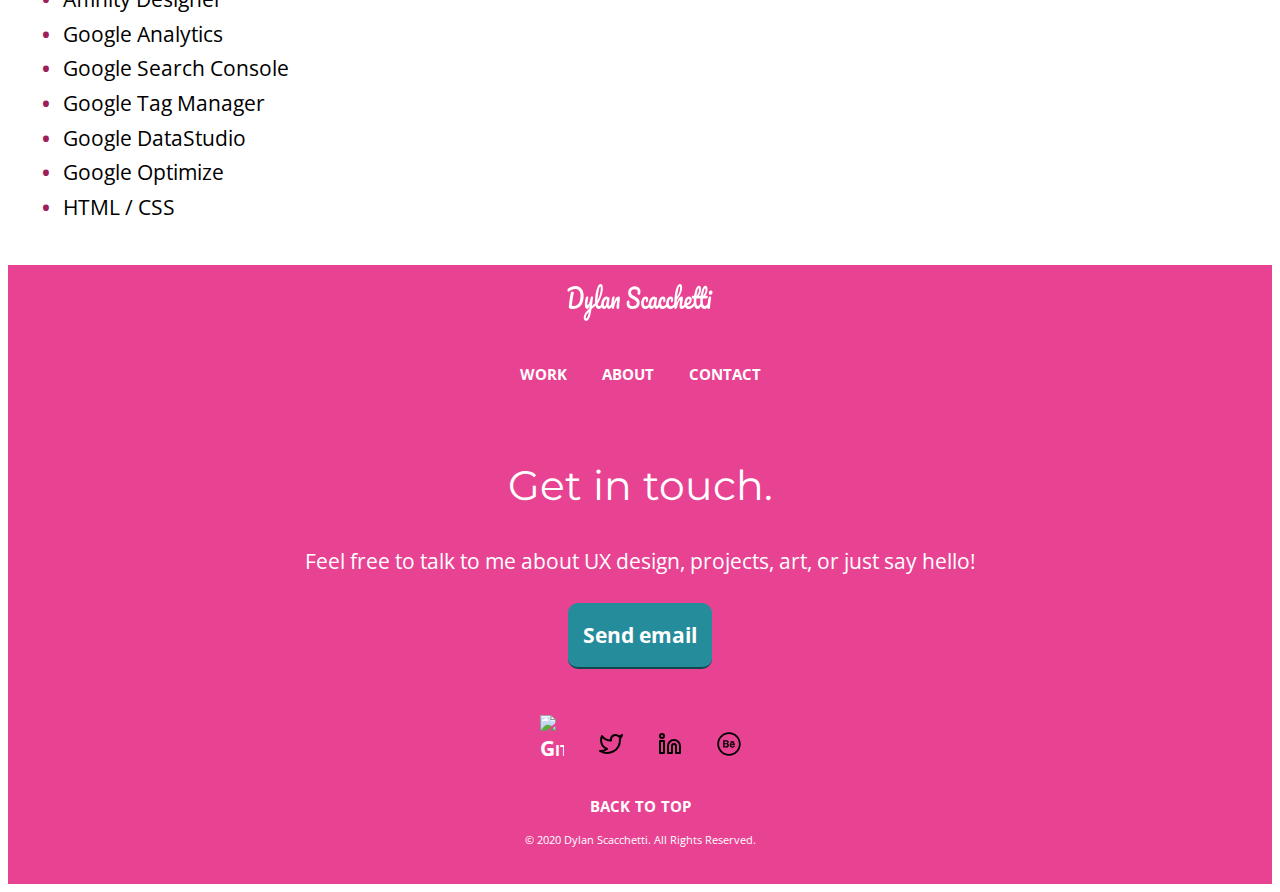
==== commit 960d04d0: "update js" ====
--- a/about.html
+++ b/about.html
@@ -34,48 +34,49 @@
   <!-- MAIN -->
   <main>
 
-    <!-- HEADING -->
-    <div class="container" id="hero">
+    <div class="container row" id="hero">
       <div>
         <h1 class="center rspnv">About Dylan Scacchetti</h1>
       </div>
     </div>
-    <!-- END HEADING -->
-
-
-    <div>
-      <!-- PICTURE -->
-      <div class="container">
-        <picture>
-          <source srcset="img\about\dylan-scacchetti-about-2.jpg" media="(max-width: 767px)">
-          <img src="img\about\dylan-scacchetti-about-1.jpg" alt="Dylan Scacchetti" width="800">
-        </picture>
-      </div>
-      <!-- END PICTURE -->
-
-      <!-- STORY -->
-      <div class="container" id="story">
-        <h2 class="center rspnv">My story</h2>
-        <p>
-          I grew up in the small town of Ballston Lake, NY, and went on to pursue a degree in Animation & Illustration at the State University of New York at Fredonia, just off Lake Erie. Halfway through my college career, I added a 2nd major in
-          Economics and really enjoyed how qualitative and quantitative methodology could be used to collect data, analyze behaviors, and improve people’s lives.
-        </p>
-        <p>
-          After graduating in 2017, I went on to work at a digital marketing agency where I worked as part of a team to build, audit, and improve websites for SEO, user experience, and goal conversion. While working at the agency, I kept
-          stumbling across articles discussing UX Design, and the more I read, the more I wanted to know. In 2018, I signed up for a course on UX Design with CareerFoundry, and have been learning more ever since.
-        </p>
-        <div class="center">
+
+    <div class="container row offset-xl">
+      <picture>
+        <source srcset="img\about\dylan-scacchetti-about-2.jpg" media="(max-width: 767px)">
+        <img src="img\about\dylan-scacchetti-about-1.jpg" alt="Dylan Scacchetti" width="800">
+      </picture>
+    </div>
+
+    <div class="container row offset-xl" id="story">
+      <h2 class="center rspnv">My story</h2>
+      <p>
+        I grew up in the small town of Ballston Lake, NY, and went on to pursue a degree in Animation & Illustration at the State University of New York at Fredonia, just off Lake Erie.
+      </p>
+      <p>
+        Halfway through my college career, I added a 2nd major in
+        Economics and really enjoyed how qualitative and quantitative methodology could be used to collect data, analyze behaviors, and improve people’s lives.
+      </p>
+      <p>
+        After graduating in 2017, I went on to work at a digital marketing agency where I worked as part of a team to build, audit, and improve websites for SEO, user experience, and goal conversion.
+      </p>
+      <p>
+        While working at the agency, I kept stumbling across articles discussing UX Design, and the more I read, the more I wanted to know. In 2018, I signed up for a course on UX Design with CareerFoundry, and have been learning more ever since.
+      </p>
+      <div class="center">
         <a href="files\dylan-scacchetti-cv.pdf" class="btn" target="_blank">View my resume</a>
       </div>
-      </div>
-      <!-- END STORY -->
-
-      <!-- SKILLS -->
-      <!-- COLUMN 1 -->
-      <div class="container" id="skills">
-        <h2 class="center rspnv">My skills</h2>
-        <div class="row">
-          <h3>Relevant skills</h3>
+    </div>
+
+    <!-- SKILLS -->
+    <!-- COLUMN 1 -->
+    <div class="container offset-xl" id="skills">
+      <h2 class="center rspnv">My skills</h2>
+      <p class="center">
+        Here's a quick summary of some of my skills and interests.
+      </p>
+      <div class="row">
+        <div class="column col-md-6 left">
+          <h3 class="center">Relevant skills</h3>
           <ul>
             <li>User-Centered / UX Design</li>
             <li>Emotional & Visual / UI Design</li>
@@ -92,11 +93,9 @@
             <li>Web Analytics</li>
           </ul>
         </div>
-        <!-- END COLUMN 1 -->
-
-        <!-- COLUMN 2 -->
-        <div class="row">
-          <h3>Tools I use</h3>
+
+        <div class="column col-md-6 right">
+          <h3 class="center">Tools I use</h3>
           <ul>
             <li>Prott</li>
             <li>Adobe Photoshop</li>
@@ -114,9 +113,9 @@
             <li>HTML / CSS</li>
           </ul>
         </div>
-        <!-- END COLUMN 2 -->
-      </div>
-      <!-- END SKILLS -->
+      </div>
+    </div>
+    <!-- END SKILLS -->
     </div>
 
   </main>
@@ -138,11 +137,11 @@
       <div>
         <!-- COLUMN 1-->
         <div class="bttm-nav">
-            <ul>
-              <li><a href="index.html" title="work">work</a></li>
-              <li><a href="about.html" title="about">about</a></li>
-              <li><a href="mailto:ux.dscacchetti@gmail.com" title="contact">contact</a></li>
-            </ul>
+          <ul>
+            <li><a href="index.html" title="work">work</a></li>
+            <li><a href="about.html" title="about">about</a></li>
+            <li><a href="mailto:ux.dscacchetti@gmail.com" title="contact">contact</a></li>
+          </ul>
         </div>
         <!-- END COLUMN 1 -->
 
@@ -205,6 +204,11 @@
     </div>
   </footer>
   <!-- END FOOTER -->
+
+  <!-- Begin JS -->
+  <script src="js\scripts.js"></script>
+  <!-- End JS -->
+  
 </body>
 
 </html>
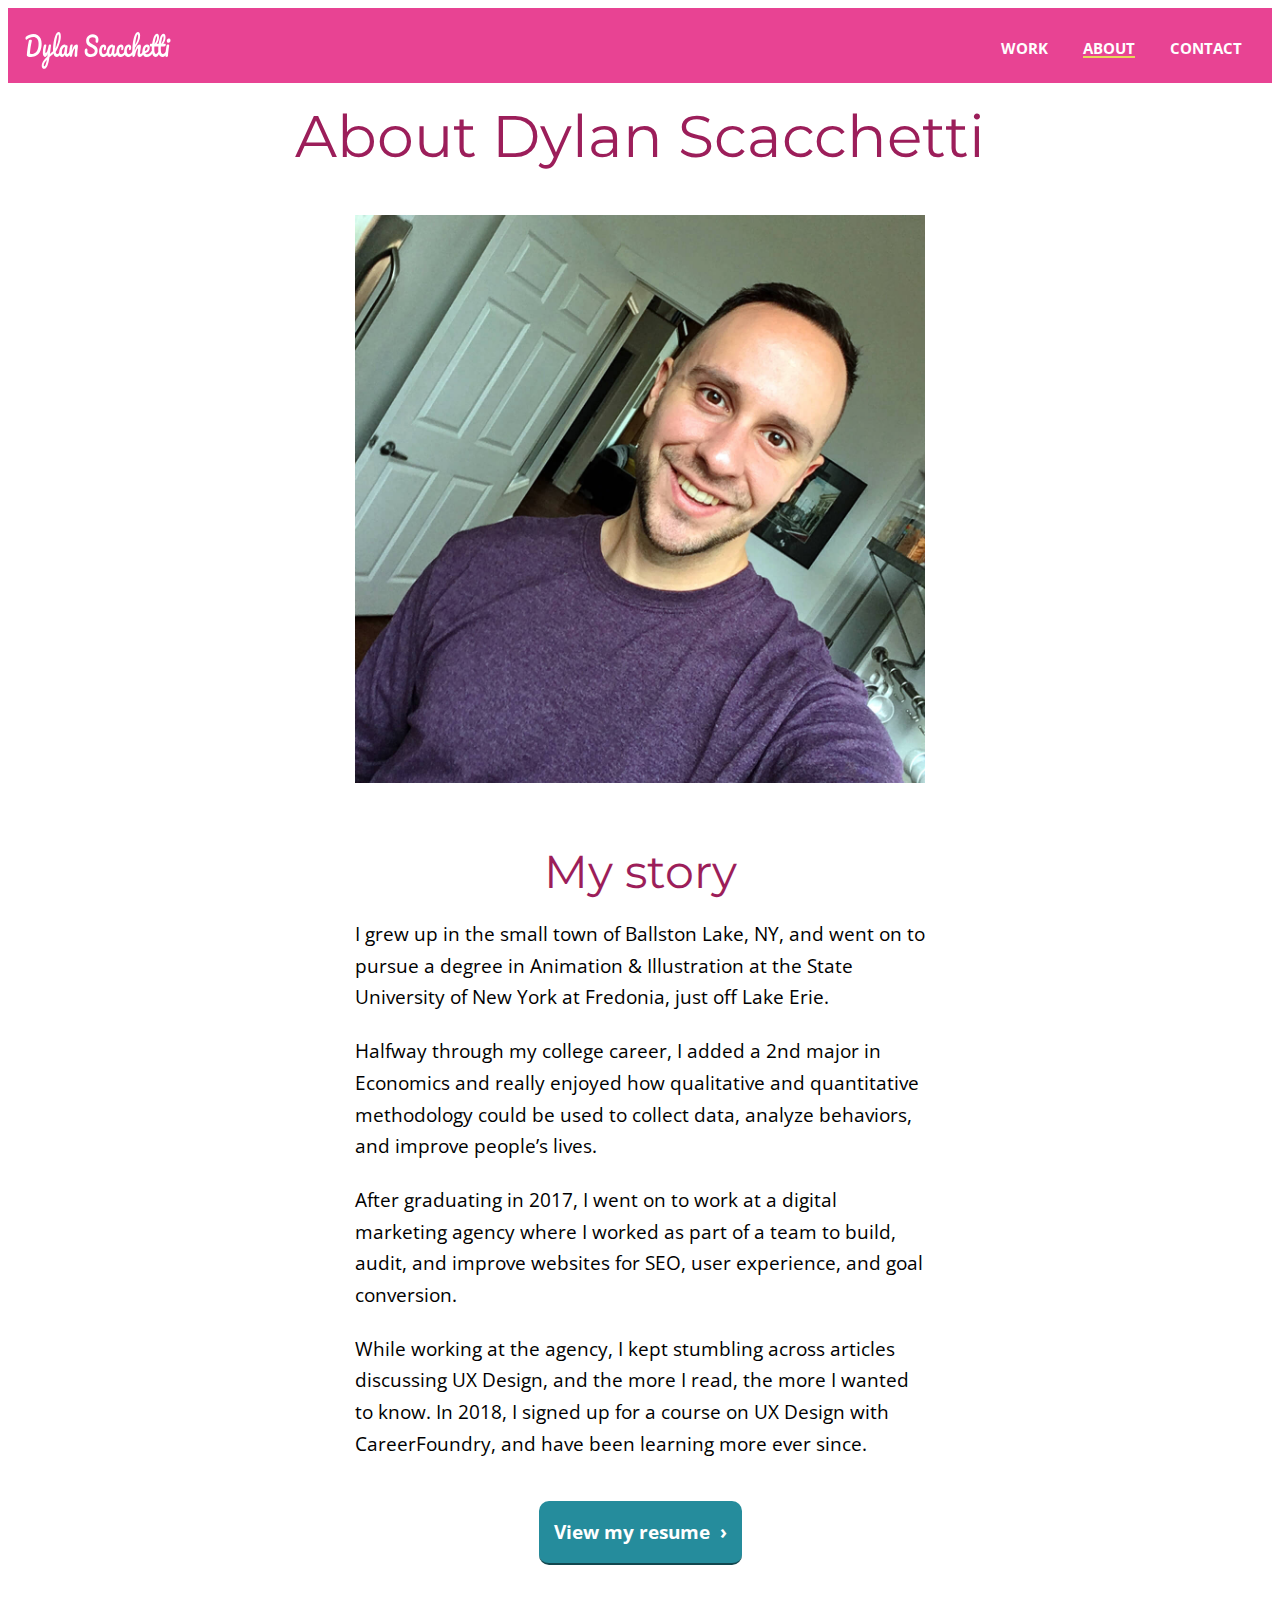
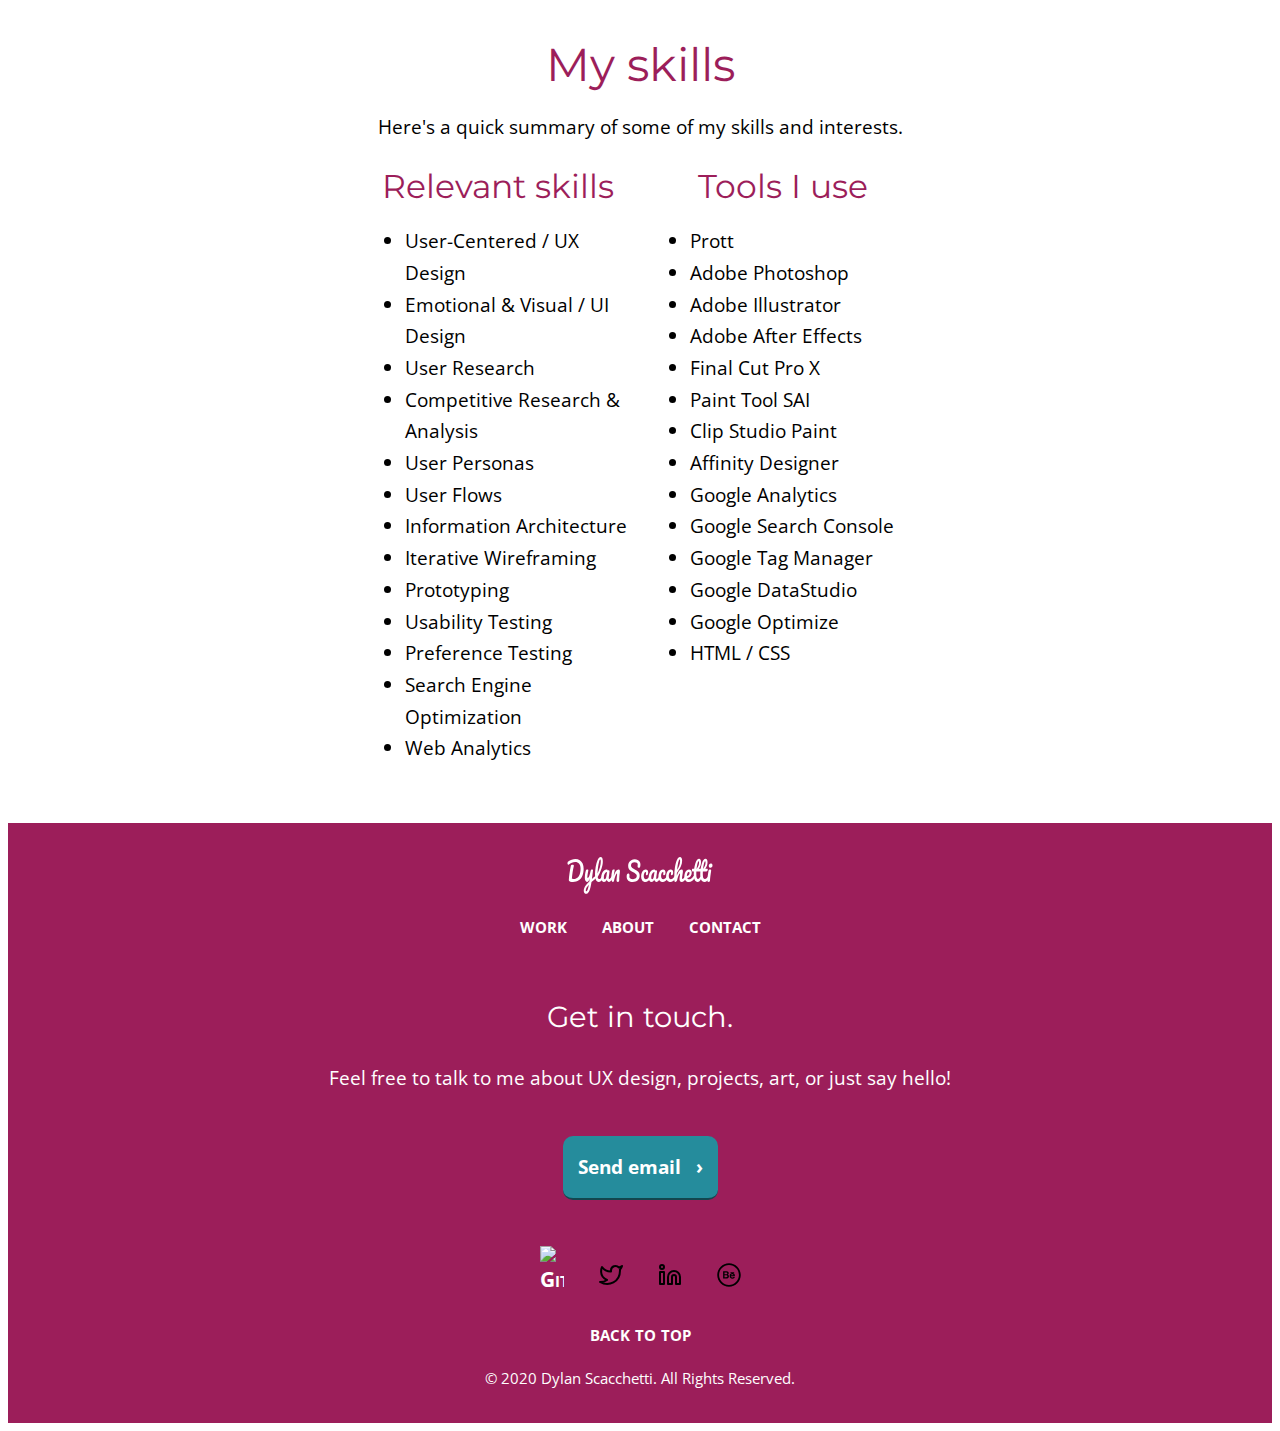
==== commit 17625fed: "fix jump links to projects" ====
--- a/about.html
+++ b/about.html
@@ -18,21 +18,31 @@
   <!-- HEADER -->
   <header id="top">
     <div class="container nav">
-      <a href="index.html" title="home">
-        <img src="img\assets\dylan-scacchetti-logo-white.svg" alt="dylan scacchetti" class="logo">
-      </a>
-      <nav>
-        <ul>
-          <li><a href="index.html" title="work">work</a></li>
-          <li><a href="about.html" title="about" id="main">about</a></li>
-          <li><a href="#contact" title="contact">contact</a></li>
-        </ul>
-      </nav>
+      <div class="navtoggle" id="myNavtoggle">
+        <a href="index.html" title="home">
+          <picture>
+            <source srcset="img\assets\ds-logo-white.svg" media="(max-width: 767px)">
+            <img src="img\assets\dylan-scacchetti-logo-white.svg" alt="dylan scacchetti" class="logo">
+          </picture>
+        </a>
+        <nav>
+          <ul>
+            <li><a href="index.html#projects" title="work">work</a></li>
+            <li><a href="about.html" title="about" id="main">about</a></li>
+            <li><a href="#contact" title="contact">contact</a></li>
+            <li><a href="javascript:void(0);" class="menu" onclick="menuToggle()">
+                <div class="menu-icon" onclick="menuIcon(this)">
+                  <div class="menu-bar1"></div>
+                  <div class="menu-bar2"></div>
+                  <div class="menu-bar3"></div>
+                </div>
+              </a></li>
+          </ul>
+        </nav>
+      </div>
     </div>
   </header>
   <!-- END HEADER -->
-  <!-- MAIN -->
-  <main>
 
     <div class="container row" id="hero">
       <div>
@@ -128,7 +138,10 @@
       <!-- ROW 1 -->
       <div>
         <a href="index.html" title="home">
-          <img src="img\assets\dylan-scacchetti-logo-white.svg" alt="dylan scacchetti" class="logo">
+          <picture>
+            <source srcset="img\assets\ds-logo-white.svg" media="(max-width: 767px)">
+            <img src="img\assets\dylan-scacchetti-logo-white.svg" alt="dylan scacchetti" class="logo">
+          </picture>
         </a>
       </div>
       <!-- END ROW 1-->
@@ -138,7 +151,7 @@
         <!-- COLUMN 1-->
         <div class="bttm-nav">
           <ul>
-            <li><a href="index.html" title="work">work</a></li>
+            <li><a href="index.html#projects" title="work">work</a></li>
             <li><a href="about.html" title="about">about</a></li>
             <li><a href="mailto:ux.dscacchetti@gmail.com" title="contact">contact</a></li>
           </ul>
@@ -206,9 +219,13 @@
   <!-- END FOOTER -->
 
   <!-- Begin JS -->
+  <script
+  src="https://code.jquery.com/jquery-3.5.1.min.js"
+  integrity="sha256-9/aliU8dGd2tb6OSsuzixeV4y/faTqgFtohetphbbj0="
+  crossorigin="anonymous"></script>
   <script src="js\scripts.js"></script>
   <!-- End JS -->
-  
+
 </body>
 
 </html>
--- a/css/style.css
+++ b/css/style.css
@@ -10,9 +10,13 @@
 */
 /* || Typography */
 html {
-  font-size: 131.3%;
+  font-size: 120%;
   overflow-x: hidden;
   overflow-y: scroll;
+}
+
+a .icon-down {
+  scroll-behavior: smooth;
 }
 
 * {
@@ -77,11 +81,16 @@
 
 .large {
   font-family: 'Montserrat', sans-serif !important;
-  font-size: 1.953em !important;
+  font-size: 1.5em !important;
 }
 
 .pink {
   color: #e84393 !important;
+}
+
+.bg-gray {
+  background-color: #ebedef !important;
+  padding: 40px 0;
 }
 
 /* || End typography */
@@ -94,6 +103,7 @@
 /* SVG sizes */
 .logo {
   max-width: 150px;
+  padding-top: 15px;
 }
 
 .icon {
@@ -102,6 +112,16 @@
 
 .icon-large {
   max-width: 150px;
+}
+
+.icon-down {
+  max-width: 40px;
+  stroke: #e84393;
+}
+
+.icon-down:hover {
+  transform: translateY(5px);
+  transition: 0.2s;
 }
 
 /* End SVG sizes */
@@ -130,10 +150,11 @@
   font-variant: none !important;
   font-weight: 700;
   padding: 15px;
+  margin: 20px 0;
   border-radius: 10px;
   border-bottom: 2px solid #12474F;
   transition-duration: 0.2s;
-  transition-property: background-color;
+  transition-property: 'background-color';
 }
 
 .btn:hover {
@@ -143,20 +164,22 @@
 
 .btn:active {
   background-color: #258c9c;
+}
+
+.btn::after {
+  content: '\203A';
+  padding-left: 10px;
 }
 
 /* End buttons */
 /* Navigation */
 header {
   background-color: #e84393;
-  padding: 10px 0;
-  margin-bottom: 40px;
-  text-align: center;
+  text-align: unset;
 }
 
 .nav {
-  display: inline-block;
-  width: 100%;
+  font-size: 1.1em;
 }
 
 .nav a {
@@ -176,14 +199,42 @@
   padding: 0;
 }
 
-.nav ul li {
-  display: inline-block;
-  padding: 0 15px;
-}
+/* Navtoggle */
+.navtoggle li:not(:last-child) {
+  display: none;
+}
+
+.navtoggle, .navtoggle.responsive {
+  position: relative;
+}
+
+.navtoggle li .menu {
+  position: absolute;
+  right: 0;
+  top: 25px;
+}
+
+.navtoggle.responsive li  {
+  display: block;
+}
+
+.navtoggle.responsive li  {
+  display: block;
+  padding: 10px 0;
+  border-top: 1px solid rgba(255,127,80,0.5);
+}
+
+.navtoggle.responsive li:last-child  {
+  padding: 0 0 10px;
+}
+
+/* End Navtoggle */
 
 .bttm-nav {
   display: inline-block;
   width: 100%;
+  font-size: 1.1em;
+  margin-top: -20px;
 }
 
 .bttm-nav a {
@@ -217,6 +268,14 @@
 /* Main body list style */
 main ul {
   list-style: none !important;
+}
+
+main ul.columns {
+  -webkit-columns: 60px 2;
+  -moz-columns: 60px 2;
+  columns: 60px 2;
+  -moz-column-fill: auto;
+  column-fill: auto;
 }
 
 main ul li::before {
@@ -228,9 +287,13 @@
   margin-left: -1em;
 }
 
+main ul li {
+  margin: 10px 0;
+}
+
 main ol {
   list-style: none;
-  counter-reset: li
+  counter-reset: li;
 }
 
 main ol li::before {
@@ -246,10 +309,38 @@
   counter-increment: li;
 }
 
+main ol.columns {
+  -webkit-columns: 60px 2;
+  -moz-columns: 60px 2;
+  columns: 60px 2;
+  -moz-column-fill: auto;
+  column-fill: auto;
+}
+
+main ol li {
+  margin-bottom: 10px;
+}
+
+#hero {
+  margin-top: 20px;
+}
+
+#ink-tank h3 {
+  margin-top: 0px;
+}
+
+#wordstorm h3 {
+  margin-top: 0px;
+}
+
+#skills h3 {
+  margin-top: 0px;
+}
+
 /* End main body list style */
 /* Contact section */
 #contact {
-  background-color: #e84393;
+  background-color: #9c1e5a;
   padding: 10px 0;
   margin-top: 40px;
 }
@@ -263,7 +354,7 @@
 }
 
 .disclaimer {
-  font-size: 0.5em !important;
+  font-size: 0.8em !important;
 }
 
 /* Contact section */
@@ -276,6 +367,30 @@
   margin: 25px 0;
 }
 
+.offset {
+  max-width: 1000px;
+  margin-left: auto;
+  margin-right: auto;
+}
+
+.offset-lg {
+  max-width: 800px;
+  margin-left: auto;
+  margin-right: auto;
+}
+
+.offset-xl {
+  max-width: 600px;
+  margin-left: auto;
+  margin-right: auto;
+}
+
+.offset-sm {
+  max-width: 1200px;
+  margin-left: auto;
+  margin-right: auto;
+}
+
 .center {
   text-align: center;
 }
@@ -284,30 +399,122 @@
 @media only screen and (min-width: 640px) {
   header {
     text-align: unset;
-    padding: 20px 0 13px;
-  }
-
-  header img {
-    padding-top: 15px;
   }
 
   nav {
     width: auto;
     float: right;
-    padding: -20px 0;
-  }
+  }
+
   p {
     font-size: 1em;
   }
-}
-
-@media only screen and (min-width: 1024px) {}
-
-@media only screen and (min-width: 1440px) {}
-
-@media screen and (min-width: 601px) {
-  h1.rspnv {
-    font-size: 3.052em;
+
+  .nav ul li {
+    display: inline-block;
+    padding: 0 15px;
+  }
+
+  .navtoggle li:not(:last-child) {
+    display: inline-block;
+  }
+
+  .navtoggle li:last-child {
+    display: none;
+  }
+
+  .col-md-6 {
+    width: 50%;
+  }
+
+  .col-md-4 {
+    width: 33%;
+  }
+
+  .left {
+    float: left;
+    display: inline-block;
+  }
+
+  .right {
+    float: right;
+    display: inline-block;
+  }
+
+  .row::after {
+    content: "";
+    clear: both;
+    display: table;
+  }
+}
+
+@media only screen and (min-width: 1024px) {
+  .col-lg-7 {
+    width: 58.33%;
+  }
+
+  .col-lg-5 {
+    width: 41.66%;
+  }
+
+  #hero .right {
+    padding-top: 40px;
+  }
+}
+
+@media only screen and (min-width: 1440px) {
+  #hero {
+    max-width: 1800px;
+    margin-left: auto;
+    margin-right: auto;
+  }
+
+  #hero .right {
+    padding-top: 200px;
+    padding-right: 100px;
+  }
+
+  nav {
+    font-size: 1.5em;
+  }
+
+  .bttm-nav {
+    font-size: 1.5em;
+  }
+
+  .col-xl-7 {
+    width: 58.33%;
+  }
+
+  .col-xl-5 {
+    width: 41.66%;
+  }
+
+  .logo {
+    max-width: 200px;
+    text-align: unset;
+    padding-top: 20px;
+  }
+
+  .icon-down {
+    max-width: 60px;
+  }
+}
+
+@media only screen and (max-width: 767px) {
+  .logo {
+    max-width: 50px;
+    text-align: unset;
+    padding-top: 15px;
+  }
+  .nav {
+    margin-bottom: 0px;
+  }
+  .nav ul {
+    margin-top: 0px;
+  }
+  .nav ul li {
+    text-align: right !important;
   }
 }
 
@@ -315,16 +522,267 @@
   h1.rspnv {
     font-size: 2.4em;
   }
-}
-
-@media screen and (min-width: 601px) {
-  h2.rspnv {
-    font-size: 2.4em;
-  }
-}
-
-@media screen and (max-width: 600px) {
+
   h2.rspnv {
     font-size: 2.1em;
   }
-}
+
+  main ol.columns {
+    -webkit-columns: 60px 1;
+    -moz-columns: 60px 1;
+    columns: 60px 1;
+    -moz-column-fill: auto;
+    column-fill: auto;
+  }
+
+  #hero .right {
+    text-align: center;
+  }
+}
+
+[class*="col-"] {
+  padding: 0 10px;
+}
+
+.mt-0 {
+  margin-top: 0px;
+}
+
+.mt-10 {
+  margin-top: 10px;
+}
+
+.mt-20 {
+  margin-top: 20px;
+}
+
+.mt-30 {
+  margin-top: 30px;
+}
+
+.mt-40 {
+  margin-top: 40px;
+}
+
+.mb-0 {
+  margin-bottom: 0px;
+}
+
+.mb-10 {
+  margin-bottom: 10px;
+}
+
+.mb-20 {
+  margin-bottom: 20px;
+}
+
+.mb-30 {
+  margin-bottom: 30px;
+}
+
+.mb-40 {
+  margin-bottom: 40px;
+}
+
+/* Animation */
+@keyframes steam1 {
+  from {
+    transform: translate(0, 100px);
+  }
+
+  to {
+    transform: translate(-400px, -150px);
+  }
+}
+
+.steam1 {
+  animation: steam1 4s ease-out infinite;
+}
+
+@keyframes steam-1 {
+  from {
+    transform: scale(1);
+  }
+
+  to {
+    transform: scale(2);
+  }
+
+  0% {
+    opacity: 0;
+  }
+
+  50% {
+    opacity: 1;
+  }
+
+  100% {
+    opacity: 0;
+  }
+}
+
+.steam-1 {
+  animation: steam-1 4s ease-out infinite;
+}
+
+@keyframes steam2 {
+  from {
+    transform: translate(0, 100px);
+  }
+
+  to {
+    transform: translate(-500px, -150px);
+  }
+}
+
+.steam2 {
+  animation: steam2 4s ease-out infinite 0.5s;
+}
+
+@keyframes steam-2 {
+  from {
+    transform: scale(1);
+  }
+
+  to {
+    transform: scale(2);
+  }
+
+  0% {
+    opacity: 0;
+  }
+
+  50% {
+    opacity: 1;
+  }
+
+  100% {
+    opacity: 0;
+  }
+}
+
+.steam-2 {
+  animation: steam-2 4s ease-out infinite 0.5s;
+}
+
+@keyframes steam3 {
+  from {
+    transform: translate(0, 100px);
+  }
+
+  to {
+    transform: translate(-400px, -150px);
+  }
+}
+
+.steam3 {
+  animation: steam3 4s ease-out infinite 1s;
+}
+
+@keyframes steam-3 {
+  from {
+    transform: scale(1);
+  }
+
+  to {
+    transform: scale(2);
+  }
+
+  0% {
+    opacity: 0;
+  }
+
+  50% {
+    opacity: 1;
+  }
+
+  100% {
+    opacity: 0;
+  }
+}
+
+.steam-3 {
+  animation: steam-3 4s ease-out infinite 1s;
+}
+
+@keyframes steam4 {
+  from {
+    transform: translate(0, 100px);
+  }
+
+  to {
+    transform: translate(-500px, -150px);
+  }
+}
+
+.steam4 {
+  animation: steam4 4s ease-out infinite 1.5s;
+}
+
+@keyframes steam-4 {
+  from {
+    transform: scale(1);
+  }
+
+  to {
+    transform: scale(2);
+  }
+
+  0% {
+    opacity: 0;
+  }
+
+  50% {
+    opacity: 1;
+  }
+
+  100% {
+    opacity: 0;
+  }
+}
+
+.steam-4 {
+  animation: steam-4 4s ease-out infinite 1.5s;
+}
+
+@keyframes steam5 {
+  from {
+    transform: translate(0, 100px);
+  }
+
+  to {
+    transform: translate(-400px, -150px);
+  }
+}
+
+.steam5 {
+  animation: steam5 4s ease-out infinite 2s;
+}
+
+@keyframes steam-5 {
+  from {
+    transform: scale(1);
+  }
+
+  to {
+    transform: scale(2);
+  }
+
+  0% {
+    opacity: 0;
+  }
+
+  50% {
+    opacity: 1;
+  }
+
+  100% {
+    opacity: 0;
+  }
+}
+
+.steam-5 {
+  animation: steam-5 4s ease-out infinite 2s;
+}
+
+/* End SVG animation */
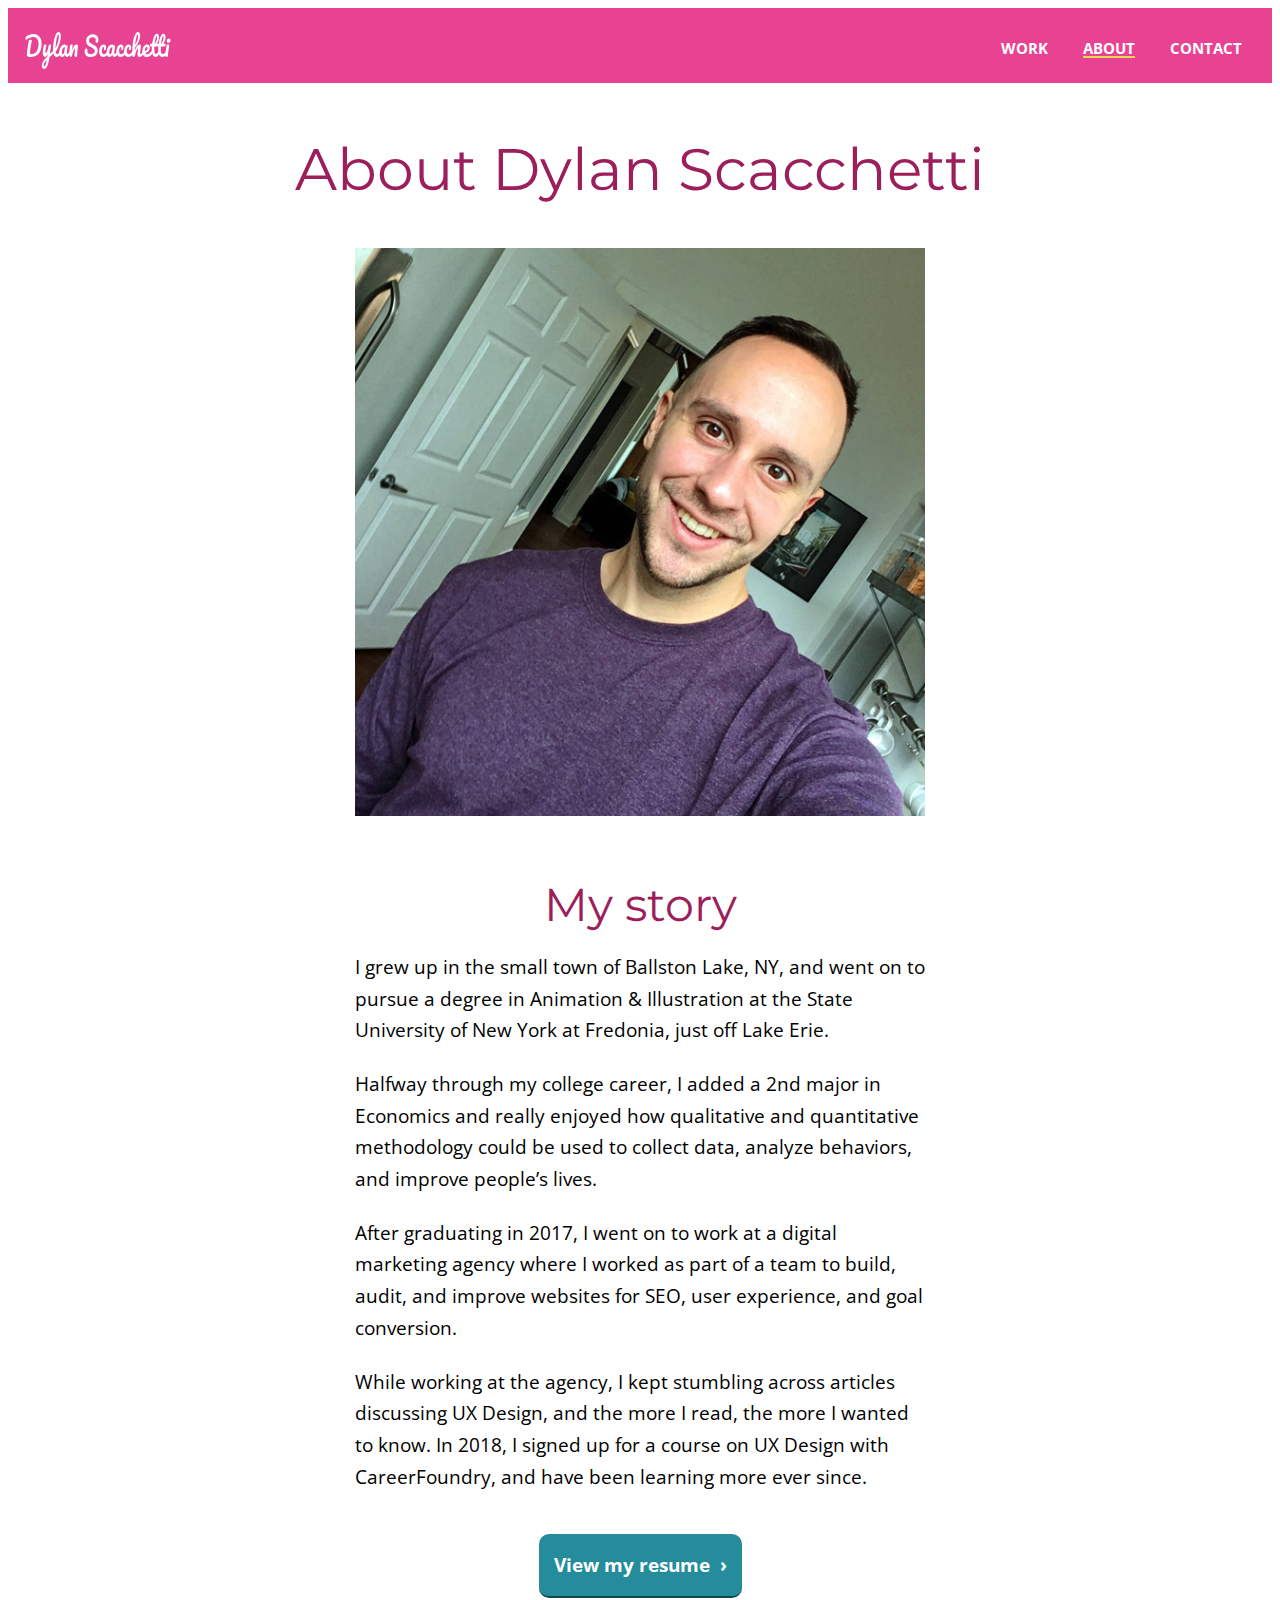
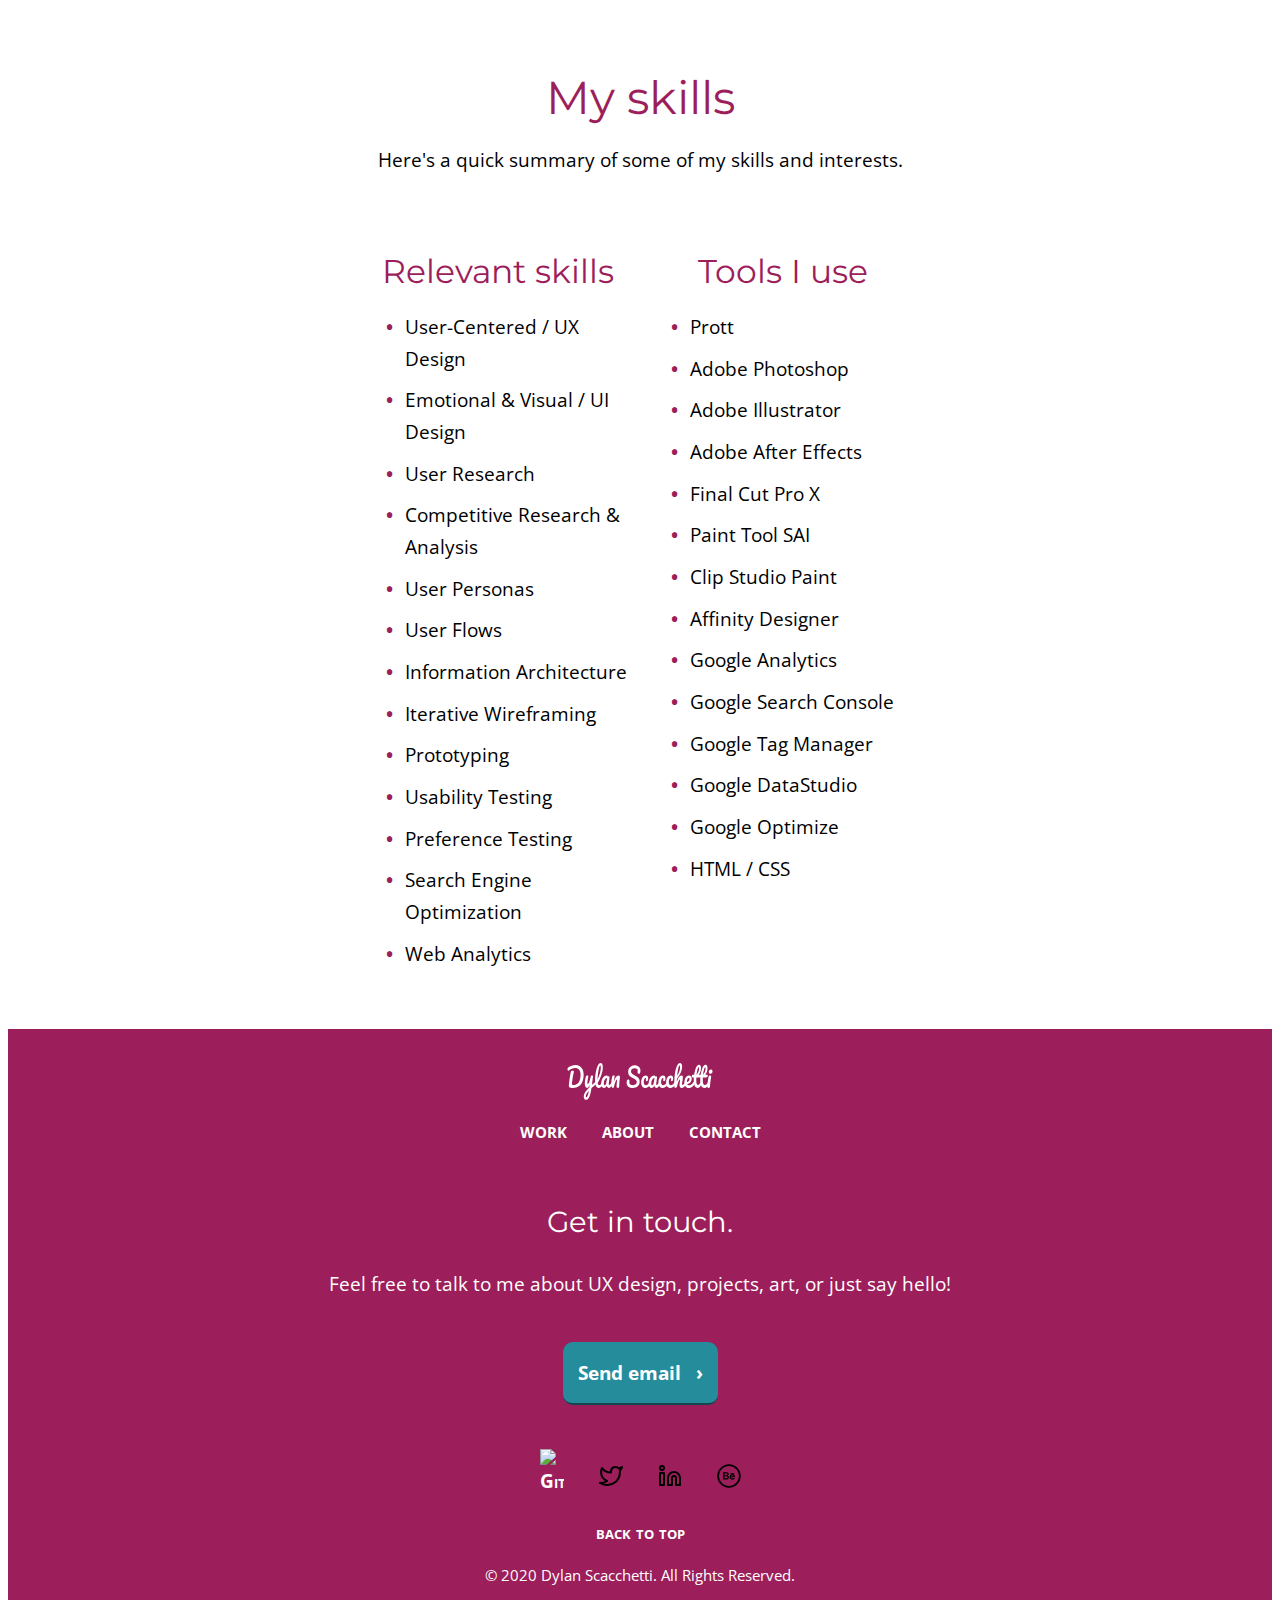
==== commit 49ef0f0a: "fix css, animations to match code linters" ====
--- a/about.html
+++ b/about.html
@@ -17,18 +17,15 @@
 
   <!-- HEADER -->
   <header id="top">
-    <div class="container nav">
+    <div class="container nav medium">
       <div class="navtoggle" id="myNavtoggle">
         <a href="index.html" title="home">
-          <picture>
-            <source srcset="img\assets\ds-logo-white.svg" media="(max-width: 767px)">
-            <img src="img\assets\dylan-scacchetti-logo-white.svg" alt="dylan scacchetti" class="logo">
-          </picture>
+          <img src="img\assets\dylan-scacchetti-logo-white.svg" alt="dylan scacchetti" class="logo">
         </a>
         <nav>
           <ul>
             <li><a href="index.html#projects" title="work">work</a></li>
-            <li><a href="about.html" title="about" id="main">about</a></li>
+            <li><a href="about.html" title="about" class="here">about</a></li>
             <li><a href="#contact" title="contact">contact</a></li>
             <li><a href="javascript:void(0);" class="menu" onclick="menuToggle()">
                 <div class="menu-icon" onclick="menuIcon(this)">
@@ -43,10 +40,11 @@
     </div>
   </header>
   <!-- END HEADER -->
-
-    <div class="container row" id="hero">
+  <main>
+
+    <div class="hero container row" id="hero">
       <div>
-        <h1 class="center rspnv">About Dylan Scacchetti</h1>
+        <h1 class="center h1-rspnv">About Dylan Scacchetti</h1>
       </div>
     </div>
 
@@ -58,7 +56,7 @@
     </div>
 
     <div class="container row offset-xl" id="story">
-      <h2 class="center rspnv">My story</h2>
+      <h2 class="center h2-rspnv">My story</h2>
       <p>
         I grew up in the small town of Ballston Lake, NY, and went on to pursue a degree in Animation & Illustration at the State University of New York at Fredonia, just off Lake Erie.
       </p>
@@ -80,7 +78,7 @@
     <!-- SKILLS -->
     <!-- COLUMN 1 -->
     <div class="container offset-xl" id="skills">
-      <h2 class="center rspnv">My skills</h2>
+      <h2 class="center h2-rspnv">My skills</h2>
       <p class="center">
         Here's a quick summary of some of my skills and interests.
       </p>
@@ -126,22 +124,18 @@
       </div>
     </div>
     <!-- END SKILLS -->
-    </div>
 
   </main>
   <!-- END MAIN -->
 
   <!-- FOOTER -->
-  <footer id="contact">
+  <footer class="contact" id="contact">
     <div class="container center">
 
       <!-- ROW 1 -->
       <div>
         <a href="index.html" title="home">
-          <picture>
-            <source srcset="img\assets\ds-logo-white.svg" media="(max-width: 767px)">
-            <img src="img\assets\dylan-scacchetti-logo-white.svg" alt="dylan scacchetti" class="logo">
-          </picture>
+          <img src="img\assets\dylan-scacchetti-logo-white.svg" alt="dylan scacchetti" class="logo">
         </a>
       </div>
       <!-- END ROW 1-->
@@ -149,7 +143,7 @@
       <!-- ROW 2 -->
       <div>
         <!-- COLUMN 1-->
-        <div class="bttm-nav">
+        <div class="bttm-nav medium">
           <ul>
             <li><a href="index.html#projects" title="work">work</a></li>
             <li><a href="about.html" title="about">about</a></li>
@@ -207,7 +201,7 @@
 
         <!-- ROW 3 -->
         <div>
-          <p class="disclaimer">
+          <p class="small">
             &copy; 2020 Dylan Scacchetti. All Rights Reserved.
           </p>
         </div>
@@ -219,10 +213,7 @@
   <!-- END FOOTER -->
 
   <!-- Begin JS -->
-  <script
-  src="https://code.jquery.com/jquery-3.5.1.min.js"
-  integrity="sha256-9/aliU8dGd2tb6OSsuzixeV4y/faTqgFtohetphbbj0="
-  crossorigin="anonymous"></script>
+  <script src="https://code.jquery.com/jquery-3.5.1.min.js" integrity="sha256-9/aliU8dGd2tb6OSsuzixeV4y/faTqgFtohetphbbj0=" crossorigin="anonymous"></script>
   <script src="js\scripts.js"></script>
   <!-- End JS -->
 
--- a/css/style.css
+++ b/css/style.css
@@ -15,10 +15,6 @@
   overflow-y: scroll;
 }
 
-a .icon-down {
-  scroll-behavior: smooth;
-}
-
 * {
   box-sizing: border-box;
 }
@@ -36,13 +32,8 @@
   font-family: 'Open Sans', sans-serif;
   font-weight: 400;
   line-height: 1.65;
-  font-size: .85em;
+  font-size: 1em;
   color: #000000
-}
-
-h1, h2, h3, h4 {
-  margin: 2.75rem 0 1.05rem;
-  line-height: 1.15;
 }
 
 h1 {
@@ -51,6 +42,8 @@
   font-size: 3.052em;
   font-weight: 400;
   color: #9c1e5a;
+  margin: 2.75rem 0 1.05rem;
+  line-height: 1.15;
 }
 
 h2 {
@@ -58,6 +51,8 @@
   font-size: 2.4em;
   font-weight: 400;
   color: #9c1e5a;
+  margin: 2.75rem 0 1.05rem;
+  line-height: 1.15;
 }
 
 h3 {
@@ -65,31 +60,38 @@
   font-size: 1.7em;
   font-weight: 400;
   color: #9c1e5a;
+  margin: 2.75rem 0 1.05rem;
+  line-height: 1.15;
 }
 
 h4 {
   font-size: 1.2em;
   font-weight: 700;
-  font-weight: 700;
   color: #e84393;
-}
-
-small, .text_small {
+  margin: 2.75rem 0 1.05rem;
+  line-height: 1.15;
+}
+
+small, .small {
   font-size: 0.8em;
   color: #707070
 }
 
 .large {
-  font-family: 'Montserrat', sans-serif !important;
-  font-size: 1.5em !important;
+  font-family: 'Montserrat', sans-serif;
+  font-size: 1.5em;
+}
+
+.medium {
+  font-size: 1.1em;
 }
 
 .pink {
-  color: #e84393 !important;
+  color: #e84393;
 }
 
 .bg-gray {
-  background-color: #ebedef !important;
+  background-color: #ebedef;
   padding: 40px 0;
 }
 
@@ -116,7 +118,6 @@
 
 .icon-down {
   max-width: 40px;
-  stroke: #e84393;
 }
 
 .icon-down:hover {
@@ -154,7 +155,7 @@
   border-radius: 10px;
   border-bottom: 2px solid #12474F;
   transition-duration: 0.2s;
-  transition-property: 'background-color';
+  transition-property: background-color;
 }
 
 .btn:hover {
@@ -178,24 +179,20 @@
   text-align: unset;
 }
 
-.nav {
-  font-size: 1.1em;
-}
-
 .nav a {
-  color: #ffffff !important;
-  text-decoration: none !important;
+  color: #ffffff;
+  text-decoration: none;
   font-variant: small-caps;
   font-weight: 700;
 }
 
 .nav a:hover,
 .nav a:focus {
-  color: #e8d85a !important;
+  color: #e8d85a;
 }
 
 .nav ul {
-  list-style: none !important;
+  list-style: none;
   padding: 0;
 }
 
@@ -221,7 +218,7 @@
 .navtoggle.responsive li  {
   display: block;
   padding: 10px 0;
-  border-top: 1px solid rgba(255,127,80,0.5);
+  border-top: 1px solid #9c1e5a;
 }
 
 .navtoggle.responsive li:last-child  {
@@ -229,28 +226,87 @@
 }
 
 /* End Navtoggle */
+
+.menu-icon {
+  display: inline-block;
+  cursor: pointer;
+}
+
+.menu-bar1, .menu-bar2, .menu-bar3 {
+  width: 35px;
+  height: 3px;
+  background-color: #fff;
+  border-radius: 5px;
+  margin: 3px 0 7px 0;
+  transition: 0.4s;
+}
+
+/* Rotate first bar */
+.menu-close .menu-bar1 {
+  -webkit-transform: rotate(-45deg) translate(-7px, 6px);
+  -moz-transform: rotate(-45deg) translate(-7px, 6px);
+  -ms-transform: rotate(-45deg) translate(-7px, 6px);
+  -o-transform: rotate(-45deg) translate(-7px, 6px);
+  transform: rotate(-45deg) translate(-7px, 6px);
+}
+
+/* Fade out the second bar */
+.menu-close .menu-bar2 {
+  opacity: 0;
+}
+
+/* Rotate last bar */
+.menu-close .menu-bar3 {
+  -webkit-transform: rotate(45deg) translate(-8px, -8px);
+  -moz-transform: rotate(45deg) translate(-8px, -8px);
+  -ms-transform: rotate(45deg) translate(-8px, -8px);
+  -o-transform: rotate(45deg) translate(-8px, -8px);
+  transform: rotate(45deg) translate(-8px, -8px);
+}
+
+.menu-open .menu-bar1 {
+  -webkit-transform: rotate(45deg) translate(7px, -6px);
+  -moz-transform: rotate(45deg) translate(7px, -6px);
+  -ms-transform: rotate(45deg) translate(7px, -6px);
+  -o-transform: rotate(45deg) translate(7px, -6px);
+  transform: rotate(45deg) translate(7px, -6px);
+}
+
+/* Fade out the second bar */
+.menu-open .menu-bar2 {
+  opacity: 1;
+}
+
+/* Rotate last bar */
+.menu-open .menu-bar3 {
+  -webkit-transform: rotate(-45deg) translate(8px, 8px);
+  -moz-transform: rotate(-45deg) translate(8px, 8px);
+  -ms-transform: rotate(-45deg) translate(8px, 8px);
+  -o-transform: rotate(-45deg) translate(8px, 8px);
+  transform: rotate(-45deg) translate(8px, 8px);
+}
+
 
 .bttm-nav {
   display: inline-block;
   width: 100%;
-  font-size: 1.1em;
   margin-top: -20px;
 }
 
 .bttm-nav a {
-  color: #ffffff !important;
-  text-decoration: none !important;
+  color: #ffffff;
+  text-decoration: none;
   font-variant: small-caps;
   font-weight: 700;
 }
 
 .bttm-nav a:hover,
 .bttm-nav a:focus {
-  color: #e8d85a !important;
+  color: #e8d85a;
 }
 
 .bttm-nav ul {
-  list-style: none !important;
+  list-style: none;
   padding: 0;
 }
 
@@ -259,15 +315,15 @@
   padding: 0 15px;
 }
 
-#main {
-  text-decoration: underline !important;
-  text-decoration-color: #e8d85a !important;
+nav .here {
+  text-decoration: underline;
+  text-decoration-color: #e8d85a;
 }
 
 /* End navigation */
 /* Main body list style */
 main ul {
-  list-style: none !important;
+  list-style: none;
 }
 
 main ul.columns {
@@ -321,40 +377,20 @@
   margin-bottom: 10px;
 }
 
-#hero {
-  margin-top: 20px;
-}
-
-#ink-tank h3 {
-  margin-top: 0px;
-}
-
-#wordstorm h3 {
-  margin-top: 0px;
-}
-
-#skills h3 {
-  margin-top: 0px;
-}
-
 /* End main body list style */
 /* Contact section */
-#contact {
+.contact {
   background-color: #9c1e5a;
   padding: 10px 0;
   margin-top: 40px;
 }
 
-#contact p {
+.contact p {
   color: #ffffff;
 }
 
-#contact ul {
-  list-style: none !important;
-}
-
-.disclaimer {
-  font-size: 0.8em !important;
+.contact ul {
+  list-style: none;
 }
 
 /* Contact section */
@@ -406,10 +442,6 @@
     float: right;
   }
 
-  p {
-    font-size: 1em;
-  }
-
   .nav ul li {
     display: inline-block;
     padding: 0 15px;
@@ -433,12 +465,10 @@
 
   .left {
     float: left;
-    display: inline-block;
   }
 
   .right {
     float: right;
-    display: inline-block;
   }
 
   .row::after {
@@ -446,6 +476,8 @@
     clear: both;
     display: table;
   }
+
+
 }
 
 @media only screen and (min-width: 1024px) {
@@ -457,28 +489,24 @@
     width: 41.66%;
   }
 
-  #hero .right {
+  .hero .right {
     padding-top: 40px;
   }
 }
 
 @media only screen and (min-width: 1440px) {
-  #hero {
+  .hero {
     max-width: 1800px;
     margin-left: auto;
     margin-right: auto;
   }
 
-  #hero .right {
+  .hero .right {
     padding-top: 200px;
     padding-right: 100px;
   }
 
-  nav {
-    font-size: 1.5em;
-  }
-
-  .bttm-nav {
+  .medium {
     font-size: 1.5em;
   }
 
@@ -503,27 +531,26 @@
 
 @media only screen and (max-width: 767px) {
   .logo {
-    max-width: 50px;
     text-align: unset;
     padding-top: 15px;
   }
+}
+
+@media screen and (max-width: 600px) {
   .nav {
-    margin-bottom: 0px;
+    margin-bottom: 0;
   }
   .nav ul {
-    margin-top: 0px;
+    margin-top: 0;
   }
   .nav ul li {
-    text-align: right !important;
-  }
-}
-
-@media screen and (max-width: 600px) {
-  h1.rspnv {
+    text-align: right;
+  }
+  .h1-rspnv {
     font-size: 2.4em;
   }
 
-  h2.rspnv {
+  .h2-rspnv {
     font-size: 2.1em;
   }
 
@@ -535,7 +562,7 @@
     column-fill: auto;
   }
 
-  #hero .right {
+  .hero .right {
     text-align: center;
   }
 }
@@ -545,7 +572,7 @@
 }
 
 .mt-0 {
-  margin-top: 0px;
+  margin-top: 0;
 }
 
 .mt-10 {
@@ -565,7 +592,7 @@
 }
 
 .mb-0 {
-  margin-bottom: 0px;
+  margin-bottom: 0;
 }
 
 .mb-10 {
@@ -587,11 +614,11 @@
 /* Animation */
 @keyframes steam1 {
   from {
-    transform: translate(0, 100px);
+    transform: translate(0, 100px) scale(1);
   }
 
   to {
-    transform: translate(-400px, -150px);
+    transform: translate(-400px, -150px) scale(2);
   }
 }
 
@@ -600,14 +627,6 @@
 }
 
 @keyframes steam-1 {
-  from {
-    transform: scale(1);
-  }
-
-  to {
-    transform: scale(2);
-  }
-
   0% {
     opacity: 0;
   }
@@ -627,11 +646,11 @@
 
 @keyframes steam2 {
   from {
-    transform: translate(0, 100px);
+    transform: translate(0, 100px) scale(1);
   }
 
   to {
-    transform: translate(-500px, -150px);
+    transform: translate(-500px, -150px) scale(2);
   }
 }
 
@@ -640,14 +659,6 @@
 }
 
 @keyframes steam-2 {
-  from {
-    transform: scale(1);
-  }
-
-  to {
-    transform: scale(2);
-  }
-
   0% {
     opacity: 0;
   }
@@ -667,11 +678,11 @@
 
 @keyframes steam3 {
   from {
-    transform: translate(0, 100px);
+    transform: translate(0, 100px) scale(1);
   }
 
   to {
-    transform: translate(-400px, -150px);
+    transform: translate(-400px, -150px) scale(2);
   }
 }
 
@@ -680,14 +691,6 @@
 }
 
 @keyframes steam-3 {
-  from {
-    transform: scale(1);
-  }
-
-  to {
-    transform: scale(2);
-  }
-
   0% {
     opacity: 0;
   }
@@ -707,11 +710,11 @@
 
 @keyframes steam4 {
   from {
-    transform: translate(0, 100px);
+    transform: translate(0, 100px) scale(1);
   }
 
   to {
-    transform: translate(-500px, -150px);
+    transform: translate(-500px, -150px) scale(2);
   }
 }
 
@@ -720,14 +723,6 @@
 }
 
 @keyframes steam-4 {
-  from {
-    transform: scale(1);
-  }
-
-  to {
-    transform: scale(2);
-  }
-
   0% {
     opacity: 0;
   }
@@ -747,11 +742,11 @@
 
 @keyframes steam5 {
   from {
-    transform: translate(0, 100px);
+    transform: translate(0, 100px) scale(1);
   }
 
   to {
-    transform: translate(-400px, -150px);
+    transform: translate(-400px, -150px) scale(2);
   }
 }
 
@@ -760,14 +755,6 @@
 }
 
 @keyframes steam-5 {
-  from {
-    transform: scale(1);
-  }
-
-  to {
-    transform: scale(2);
-  }
-
   0% {
     opacity: 0;
   }
